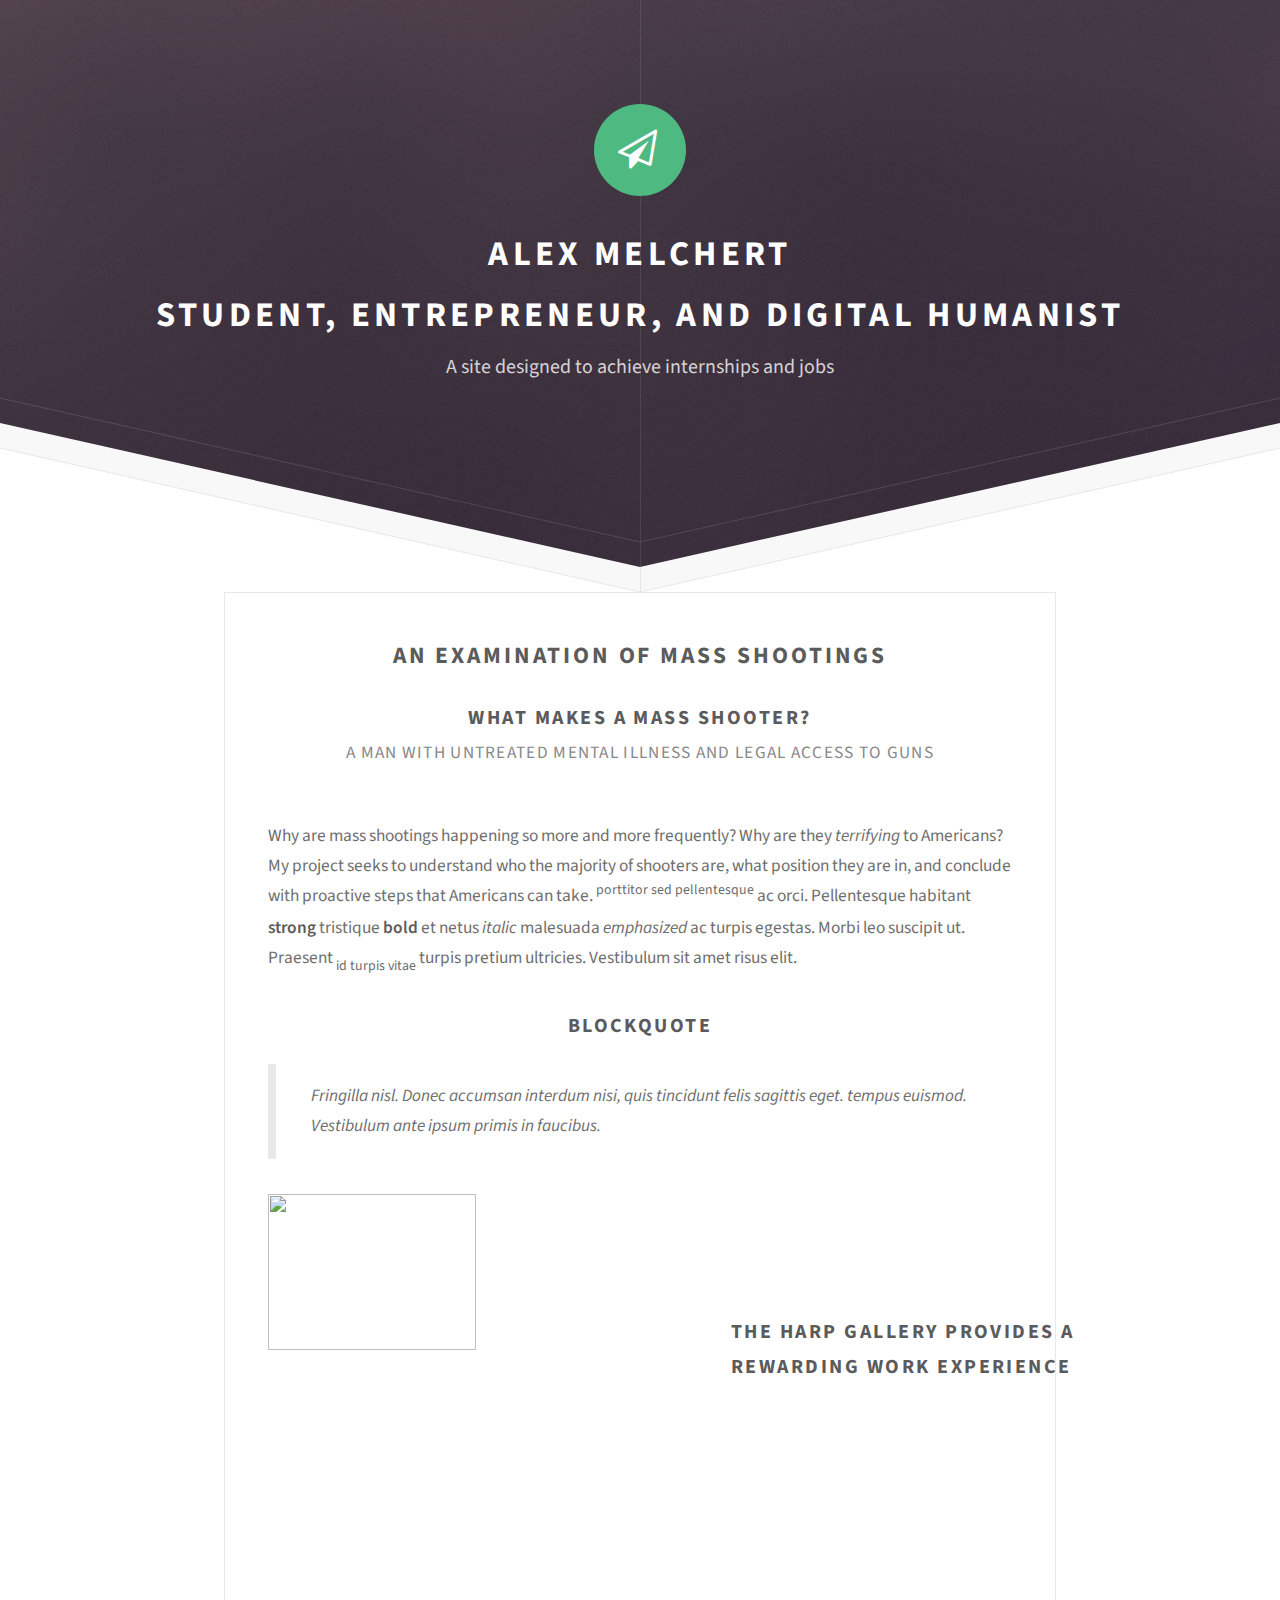
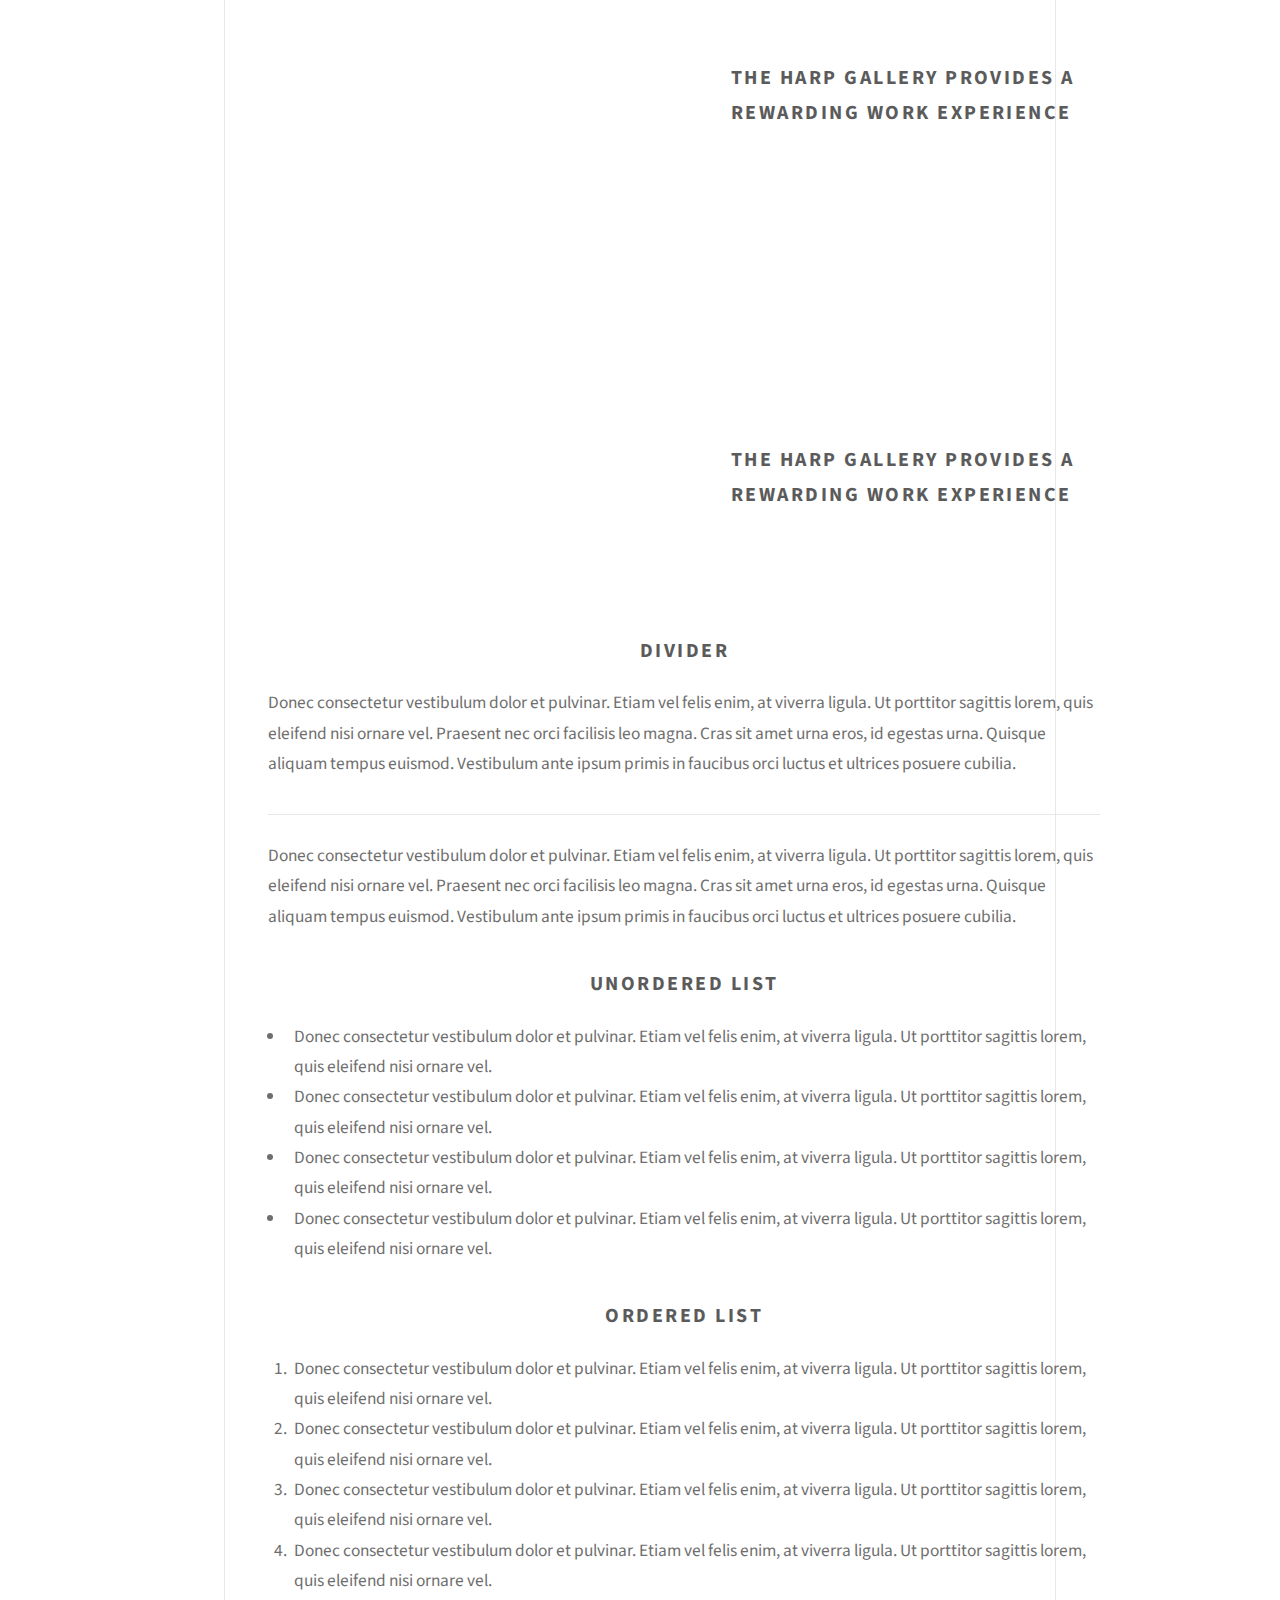
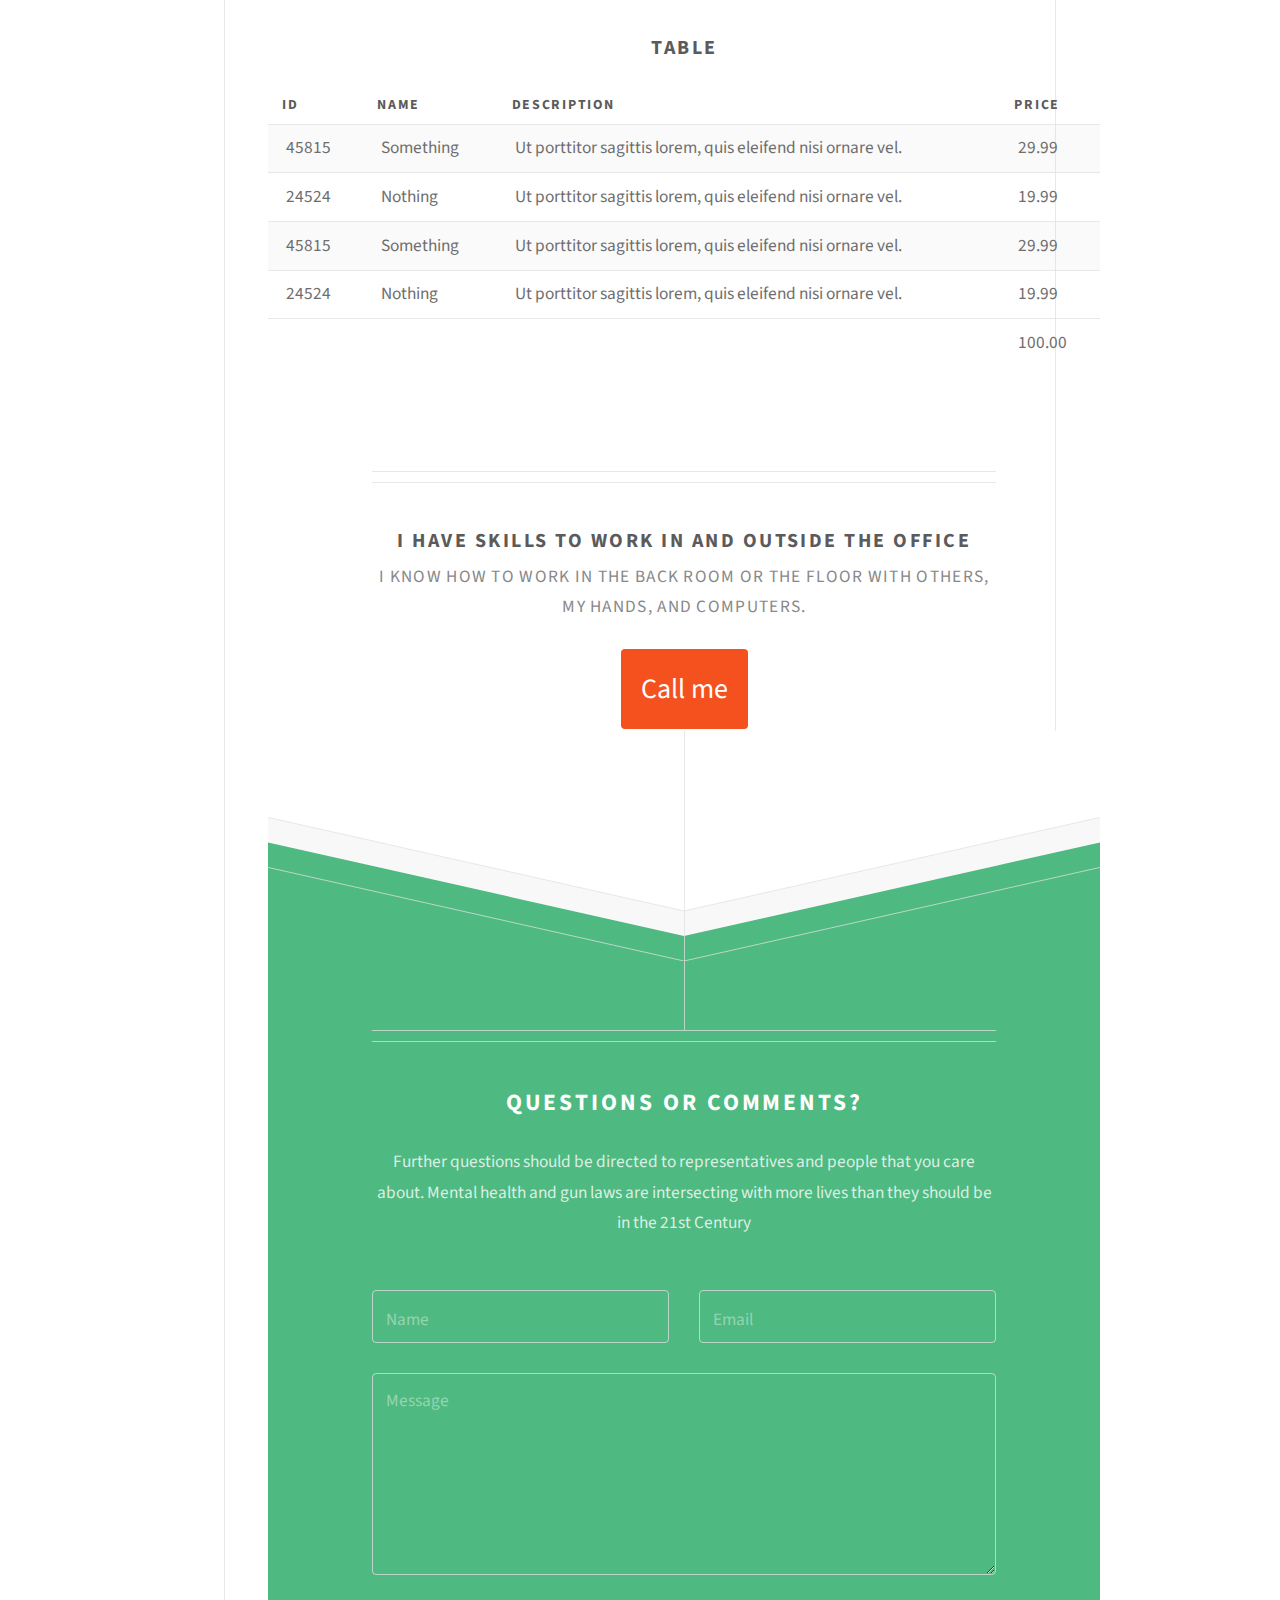
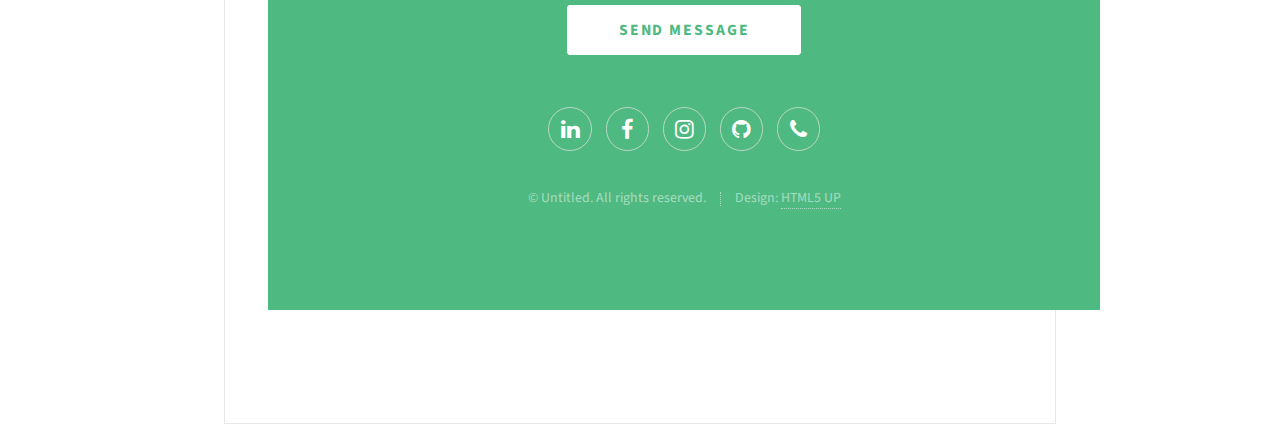
==== finalproj.html @ 21f797eb "Initial commit" ====
<!DOCTYPE HTML>
<!--
	Directive by HTML5 UP
	html5up.net | @ajlkn
	Free for personal and commercial use under the CCA 3.0 license (html5up.net/license)
-->
<html>
	<head>
		<title>Alex Melchert</title>
		<meta charset="utf-8" />
		<meta name="viewport" content="width=device-width, initial-scale=1" />
		<!--[if lte IE 8]><script src="assets/js/ie/html5shiv.js"></script><![endif]-->
		<link rel="stylesheet" href="assets/css/main.css" />
		<!--[if lte IE 8]><link rel="stylesheet" href="assets/css/ie8.css" /><![endif]-->
	</head>
	<body>

		<!-- Header -->
			<div id="header">
				<span class="logo icon fa-paper-plane-o"></span>
				<h1>Alex Melchert
					<br />
					Student, entrepreneur, and digital humanist</h1>
				<p>A site designed to achieve internships and jobs
				<br />
				</p>
			</div>



				<div class="box container">
					<header>
						<h2>An examination of mass shootings</h2>
					</header>
					<section>
						<header>
							<h3>What makes a mass shooter?</h3>
							<p>A man with untreated mental illness and legal access to guns</p>
						</header>
						<p>Why are mass shootings happening so more and more frequently? Why are they <em>terrifying</em> to Americans? My project seeks to understand who the majority of shooters are, what position they are in, and conclude with proactive steps that Americans can take. <sup>porttitor sed pellentesque</sup> ac orci. Pellentesque
						habitant <strong>strong</strong> tristique <b>bold</b> et netus <i>italic</i> malesuada <em>emphasized</em> ac turpis egestas. Morbi
						leo suscipit ut. Praesent <sub>id turpis vitae</sub> turpis pretium ultricies. Vestibulum sit
						amet risus elit.</p>
					</section>
					<section>
						<header>
							<h3>Blockquote</h3>
						</header>
						<blockquote>Fringilla nisl. Donec accumsan interdum nisi, quis tincidunt felis sagittis eget.
						tempus euismod. Vestibulum ante ipsum primis in faucibus.</blockquote>
					</section>
					<section>
					<div class="box alt container">
						<section class="feature left">
							<a href="#" class="image"><img src="images/USMAP.png" width= "50px" style="width: 50%;max-height: 100%;max-width: 100%;height: 50%" alt="" /></a>
							<div class="content">
								<h3>The Harp Gallery provides a rewarding work experience</h3>
							</div>
						</section>
						<p>
						</p>
						<p>
						</p>
						<section>
						<div class="box alt container">
							<section class="feature left">
								<a href="#" class="image"><img src="images/TotalVicandLegalWeapon.png" style="width: 70%;max-height: 100%" alt="" /></a>
								<div class="content">
									<h3>The Harp Gallery provides a rewarding work experience</h3>
								</div>
							</section>
						</section>
						<section>
						<div class="box alt container">
							<section class="feature left">
								<a href="#" class="image"><img src="images/Timeline.png" style="width: 70%;max-height: 100%" alt="" /></a>
								<div class="content">
									<h3>The Harp Gallery provides a rewarding work experience</h3>
								</div>
							</section>
					<section>
						<header>
							<h3>Divider</h3>
						</header>
						<p>Donec consectetur vestibulum dolor et pulvinar. Etiam vel felis enim, at viverra
						ligula. Ut porttitor sagittis lorem, quis eleifend nisi ornare vel. Praesent nec orci
						facilisis leo magna. Cras sit amet urna eros, id egestas urna. Quisque aliquam
						tempus euismod. Vestibulum ante ipsum primis in faucibus orci luctus et ultrices
						posuere cubilia.</p>
						<hr />
						<p>Donec consectetur vestibulum dolor et pulvinar. Etiam vel felis enim, at viverra
						ligula. Ut porttitor sagittis lorem, quis eleifend nisi ornare vel. Praesent nec orci
						facilisis leo magna. Cras sit amet urna eros, id egestas urna. Quisque aliquam
						tempus euismod. Vestibulum ante ipsum primis in faucibus orci luctus et ultrices
						posuere cubilia.</p>
					</section>
					<section>
						<header>
							<h3>Unordered List</h3>
						</header>
						<ul class="default">
							<li>Donec consectetur vestibulum dolor et pulvinar. Etiam vel felis enim, at viverra ligula. Ut porttitor sagittis lorem, quis eleifend nisi ornare vel.</li>
							<li>Donec consectetur vestibulum dolor et pulvinar. Etiam vel felis enim, at viverra ligula. Ut porttitor sagittis lorem, quis eleifend nisi ornare vel.</li>
							<li>Donec consectetur vestibulum dolor et pulvinar. Etiam vel felis enim, at viverra ligula. Ut porttitor sagittis lorem, quis eleifend nisi ornare vel.</li>
							<li>Donec consectetur vestibulum dolor et pulvinar. Etiam vel felis enim, at viverra ligula. Ut porttitor sagittis lorem, quis eleifend nisi ornare vel.</li>
						</ul>
					</section>
					<section>
						<header>
							<h3>Ordered List</h3>
						</header>
						<ol class="default">
							<li>Donec consectetur vestibulum dolor et pulvinar. Etiam vel felis enim, at viverra ligula. Ut porttitor sagittis lorem, quis eleifend nisi ornare vel.</li>
							<li>Donec consectetur vestibulum dolor et pulvinar. Etiam vel felis enim, at viverra ligula. Ut porttitor sagittis lorem, quis eleifend nisi ornare vel.</li>
							<li>Donec consectetur vestibulum dolor et pulvinar. Etiam vel felis enim, at viverra ligula. Ut porttitor sagittis lorem, quis eleifend nisi ornare vel.</li>
							<li>Donec consectetur vestibulum dolor et pulvinar. Etiam vel felis enim, at viverra ligula. Ut porttitor sagittis lorem, quis eleifend nisi ornare vel.</li>
						</ol>
					</section>
					<section>
						<header>
							<h3>Table</h3>
						</header>
						<div class="table-wrapper">
							<table class="default">
								<thead>
									<tr>
										<th>ID</th>
										<th>Name</th>
										<th>Description</th>
										<th>Price</th>
									</tr>
								</thead>
								<tbody>
									<tr>
										<td>45815</td>
										<td>Something</td>
										<td>Ut porttitor sagittis lorem, quis eleifend nisi ornare vel.</td>
										<td>29.99</td>
									</tr>
									<tr>
										<td>24524</td>
										<td>Nothing</td>
										<td>Ut porttitor sagittis lorem, quis eleifend nisi ornare vel.</td>
										<td>19.99</td>
									</tr>
									<tr>
										<td>45815</td>
										<td>Something</td>
										<td>Ut porttitor sagittis lorem, quis eleifend nisi ornare vel.</td>
										<td>29.99</td>
									</tr>
									<tr>
										<td>24524</td>
										<td>Nothing</td>
										<td>Ut porttitor sagittis lorem, quis eleifend nisi ornare vel.</td>
										<td>19.99</td>
									</tr>
								</tbody>
								<tfoot>
									<tr>
										<td colspan="3"></td>
										<td>100.00</td>
									</tr>
								</tfoot>
							</table>
						</div>
					</section>
					<section>
						<header>
					<!--		<h3>Form</h3>
						</header>
						<form method="post" action="#">
							<div class="row">
								<div class="6u 12u(mobilep)">
									<label for="name">Name</label>
									<input class="text" type="text" name="name" id="name" value="" placeholder="John Doe" />
								</div>
								<div class="6u 12u(mobilep)">
									<label for="email">Email</label>
									<input class="text" type="text" name="email" id="email" value="" placeholder="johndoe@domain.tld" />
								</div>
							</div>
							<div class="row">
								<div class="12u">
									<label for="subject">Subject</label>
									<input class="text" type="text" name="subject" id="subject" value="" placeholder="Enter your subject" />
								</div>
							</div>
							<div class="row">
								<div class="12u">
									<label for="subject">Message</label>
									<textarea name="message" id="message" placeholder="Enter your message" rows="6"></textarea>
								</div>
							</div>
							<div class="row">
								<div class="12u">
									<ul class="actions">
										<li><input type="submit" value="Send" /></li>
										<li><input type="reset" value="Reset" class="alt" /></li>
									</ul>
								</div>
							</div>
						</form>
					</section>
				</div>
				-->

				<footer class="major container 75%">
					<h3>I have skills to work in and outside the office </h3>
					<p>I know how to work in the back room or the floor with others, my hands, and computers.</p>
					<ul class="actions">
						<li><a href="#" class="phonebutton"><span>Call me</span></a></li>
					</ul>
				</footer>

			</div>

		<!-- Footer -->
			<div id="footer">
				<div class="container 75%">

					<header class="major last">
						<h2>Questions or comments?</h2>
					</header>

					<p>Further questions should be directed to representatives and people that you care about. Mental health and gun laws are intersecting with more lives than they should be in the 21st Century</p>

					<form method="post" action="#">
						<div class="row">
							<div class="6u 12u(mobilep)">
								<input type="text" name="name" placeholder="Name" />
							</div>
							<div class="6u 12u(mobilep)">
								<input type="email" name="email" placeholder="Email" />
							</div>
						</div>
						<div class="row">
							<div class="12u">
								<textarea name="message" placeholder="Message" rows="6"></textarea>
							</div>
						</div>
						<div class="row">
							<div class="12u">
								<ul class="actions">
									<li><input type="submit" value="Send Message" /></li>
								</ul>
							</div>
						</div>
					</form>

					<ul class="icons">
						<li><a href="https://www.linkedin.com/in/alexander-melchert-673a9412b/" class="icon fa-linkedin"><span class="label">Google+</span></a></li>
						<li><a href="https://www.facebook.com/alexander.s.melchert" class="icon fa-facebook"><span class="label">Facebook</span></a></li>
						<li><a href="https://www.instagram.com/mr.melchert/" class="icon fa-instagram"><span class="label">Instagram</span></a></li>
						<li><a href="https://github.com/amelchert20" class="icon fa-github"><span class="label">Github</span></a></li>
						<li><a href="" class="icon fa-phone"><span class="label">Dribbble</span></a></li>
					</ul>

					<ul class="copyright">
						<li>&copy; Untitled. All rights reserved.</li><li>Design: <a href="http://html5up.net">HTML5 UP</a></li>
					</ul>

				</div>
			</div>

		<!-- Scripts -->
			<script src="assets/js/jquery.min.js"></script>
			<script src="assets/js/skel.min.js"></script>
			<script src="assets/js/util.js"></script>
			<!--[if lte IE 8]><script src="assets/js/ie/respond.min.js"></script><![endif]-->
			<script src="assets/js/main.js"></script>

	</body>
</html>
---- assets/css/main.css ----
@import url("font-awesome.min.css");
@import url("https://fonts.googleapis.com/css?family=Source+Sans+Pro:300,300italic,400,400italic,600,600italic,700,700italic");

/*
	Directive by HTML5 UP
	html5up.net | @ajlkn
	Free for personal and commercial use under the CCA 3.0 license (html5up.net/license)
*/

/* Reset */

	html, body, div, span, applet, object, iframe, h1, h2, h3, h4, h5, h6, p, blockquote, pre, a, abbr, acronym, address, big, cite, code, del, dfn, em, img, ins, kbd, q, s, samp, small, strike, strong, sub, sup, tt, var, b, u, i, center, dl, dt, dd, ol, ul, li, fieldset, form, label, legend, table, caption, tbody, tfoot, thead, tr, th, td, article, aside, canvas, details, embed, figure, figcaption, footer, header, hgroup, menu, nav, output, ruby, section, summary, time, mark, audio, video {
		margin: 0;
		padding: 0;
		border: 0;
		font-size: 100%;
		font: inherit;
		vertical-align: baseline;
	}

	article, aside, details, figcaption, figure, footer, header, hgroup, menu, nav, section {
		display: block;
	}

	body {
		line-height: 1;
	}

	ol, ul {
		list-style: none;
	}

	blockquote, q {
		quotes: none;
	}

	blockquote:before, blockquote:after, q:before, q:after {
		content: '';
		content: none;
	}

	table {
		border-collapse: collapse;
		border-spacing: 0;
	}

	body {
		-webkit-text-size-adjust: none;
	}

/* Box Model */

	*, *:before, *:after {
		-moz-box-sizing: border-box;
		-webkit-box-sizing: border-box;
		box-sizing: border-box;
	}

/* Containers */

	.container {
		margin-left: auto;
		margin-right: auto;
	}

	.container.\31 25\25 {
		width: 100%;
		max-width: 63.75em;
		min-width: 51em;
	}

	.container.\37 5\25 {
		width: 38.25em;
	}

	.container.\35 0\25 {
		width: 25.5em;
	}

	.container.\32 5\25 {
		width: 12.75em;
	}

	.container {
		width: 51em;
	}

	@media screen and (max-width: 1680px) {

		.container.\31 25\25 {
			width: 100%;
			max-width: 63.75em;
			min-width: 51em;
		}

		.container.\37 5\25 {
			width: 38.25em;
		}

		.container.\35 0\25 {
			width: 25.5em;
		}

		.container.\32 5\25 {
			width: 12.75em;
		}

		.container {
			width: 51em;
		}

	}

	@media screen and (max-width: 1280px) {

		.container.\31 25\25 {
			width: 100%;
			max-width: 60em;
			min-width: 48em;
		}

		.container.\37 5\25 {
			width: 36em;
		}

		.container.\35 0\25 {
			width: 24em;
		}

		.container.\32 5\25 {
			width: 12em;
		}

		.container {
			width: 48em;
		}

	}

	@media screen and (max-width: 980px) {

		.container.\31 25\25 {
			width: 100%;
			max-width: 118.75%;
			min-width: 95%;
		}

		.container.\37 5\25 {
			width: 71.25%;
		}

		.container.\35 0\25 {
			width: 47.5%;
		}

		.container.\32 5\25 {
			width: 23.75%;
		}

		.container {
			width: 95%;
		}

	}

	@media screen and (max-width: 840px) {

		.container.\31 25\25 {
			width: 100%;
			max-width: 118.75%;
			min-width: 95%;
		}

		.container.\37 5\25 {
			width: 71.25%;
		}

		.container.\35 0\25 {
			width: 47.5%;
		}

		.container.\32 5\25 {
			width: 23.75%;
		}

		.container {
			width: 95% !important;
		}

	}

	@media screen and (max-width: 736px) {

		.container.\31 25\25 {
			width: 100%;
			max-width: 112.5%;
			min-width: 90%;
		}

		.container.\37 5\25 {
			width: 67.5%;
		}

		.container.\35 0\25 {
			width: 45%;
		}

		.container.\32 5\25 {
			width: 22.5%;
		}

		.container {
			width: 90% !important;
		}

	}

	@media screen and (max-width: 480px) {

		.container.\31 25\25 {
			width: 100%;
			max-width: 125%;
			min-width: 100%;
		}

		.container.\37 5\25 {
			width: 75%;
		}

		.container.\35 0\25 {
			width: 50%;
		}

		.container.\32 5\25 {
			width: 25%;
		}

		.container {
			width: 100% !important;
		}

	}

/* Grid */

	.row {
		border-bottom: solid 1px transparent;
		-moz-box-sizing: border-box;
		-webkit-box-sizing: border-box;
		box-sizing: border-box;
	}

	.row > * {
		float: left;
		-moz-box-sizing: border-box;
		-webkit-box-sizing: border-box;
		box-sizing: border-box;
	}

	.row:after, .row:before {
		content: '';
		display: block;
		clear: both;
		height: 0;
	}

	.row.uniform > * > :first-child {
		margin-top: 0;
	}

	.row.uniform > * > :last-child {
		margin-bottom: 0;
	}

	.row.\30 \25 > * {
		padding: 0px 0 0 0px;
	}

	.row.\30 \25 {
		margin: 0px 0 -1px 0px;
	}

	.row.uniform.\30 \25 > * {
		padding: 0px 0 0 0px;
	}

	.row.uniform.\30 \25 {
		margin: 0px 0 -1px 0px;
	}

	.row > * {
		padding: 30px 0 0 30px;
	}

	.row {
		margin: -30px 0 -1px -30px;
	}

	.row.uniform > * {
		padding: 30px 0 0 30px;
	}

	.row.uniform {
		margin: -30px 0 -1px -30px;
	}

	.row.\32 00\25 > * {
		padding: 60px 0 0 60px;
	}

	.row.\32 00\25 {
		margin: -60px 0 -1px -60px;
	}

	.row.uniform.\32 00\25 > * {
		padding: 60px 0 0 60px;
	}

	.row.uniform.\32 00\25 {
		margin: -60px 0 -1px -60px;
	}

	.row.\31 50\25 > * {
		padding: 45px 0 0 45px;
	}

	.row.\31 50\25 {
		margin: -45px 0 -1px -45px;
	}

	.row.uniform.\31 50\25 > * {
		padding: 45px 0 0 45px;
	}

	.row.uniform.\31 50\25 {
		margin: -45px 0 -1px -45px;
	}

	.row.\35 0\25 > * {
		padding: 15px 0 0 15px;
	}

	.row.\35 0\25 {
		margin: -15px 0 -1px -15px;
	}

	.row.uniform.\35 0\25 > * {
		padding: 15px 0 0 15px;
	}

	.row.uniform.\35 0\25 {
		margin: -15px 0 -1px -15px;
	}

	.row.\32 5\25 > * {
		padding: 7.5px 0 0 7.5px;
	}

	.row.\32 5\25 {
		margin: -7.5px 0 -1px -7.5px;
	}

	.row.uniform.\32 5\25 > * {
		padding: 7.5px 0 0 7.5px;
	}

	.row.uniform.\32 5\25 {
		margin: -7.5px 0 -1px -7.5px;
	}

	.\31 2u, .\31 2u\24 {
		width: 100%;
		clear: none;
		margin-left: 0;
	}

	.\31 1u, .\31 1u\24 {
		width: 91.6666666667%;
		clear: none;
		margin-left: 0;
	}

	.\31 0u, .\31 0u\24 {
		width: 83.3333333333%;
		clear: none;
		margin-left: 0;
	}

	.\39 u, .\39 u\24 {
		width: 75%;
		clear: none;
		margin-left: 0;
	}

	.\38 u, .\38 u\24 {
		width: 66.6666666667%;
		clear: none;
		margin-left: 0;
	}

	.\37 u, .\37 u\24 {
		width: 58.3333333333%;
		clear: none;
		margin-left: 0;
	}

	.\36 u, .\36 u\24 {
		width: 50%;
		clear: none;
		margin-left: 0;
	}

	.\35 u, .\35 u\24 {
		width: 41.6666666667%;
		clear: none;
		margin-left: 0;
	}

	.\34 u, .\34 u\24 {
		width: 33.3333333333%;
		clear: none;
		margin-left: 0;
	}

	.\33 u, .\33 u\24 {
		width: 25%;
		clear: none;
		margin-left: 0;
	}

	.\32 u, .\32 u\24 {
		width: 16.6666666667%;
		clear: none;
		margin-left: 0;
	}

	.\31 u, .\31 u\24 {
		width: 8.3333333333%;
		clear: none;
		margin-left: 0;
	}

	.\31 2u\24 + *,
	.\31 1u\24 + *,
	.\31 0u\24 + *,
	.\39 u\24 + *,
	.\38 u\24 + *,
	.\37 u\24 + *,
	.\36 u\24 + *,
	.\35 u\24 + *,
	.\34 u\24 + *,
	.\33 u\24 + *,
	.\32 u\24 + *,
	.\31 u\24 + * {
		clear: left;
	}

	.\-11u {
		margin-left: 91.66667%;
	}

	.\-10u {
		margin-left: 83.33333%;
	}

	.\-9u {
		margin-left: 75%;
	}

	.\-8u {
		margin-left: 66.66667%;
	}

	.\-7u {
		margin-left: 58.33333%;
	}

	.\-6u {
		margin-left: 50%;
	}

	.\-5u {
		margin-left: 41.66667%;
	}

	.\-4u {
		margin-left: 33.33333%;
	}

	.\-3u {
		margin-left: 25%;
	}

	.\-2u {
		margin-left: 16.66667%;
	}

	.\-1u {
		margin-left: 8.33333%;
	}

	@media screen and (max-width: 1680px) {

		.row > * {
			padding: 30px 0 0 30px;
		}

		.row {
			margin: -30px 0 -1px -30px;
		}

		.row.uniform > * {
			padding: 30px 0 0 30px;
		}

		.row.uniform {
			margin: -30px 0 -1px -30px;
		}

		.row.\32 00\25 > * {
			padding: 60px 0 0 60px;
		}

		.row.\32 00\25 {
			margin: -60px 0 -1px -60px;
		}

		.row.uniform.\32 00\25 > * {
			padding: 60px 0 0 60px;
		}

		.row.uniform.\32 00\25 {
			margin: -60px 0 -1px -60px;
		}

		.row.\31 50\25 > * {
			padding: 45px 0 0 45px;
		}

		.row.\31 50\25 {
			margin: -45px 0 -1px -45px;
		}

		.row.uniform.\31 50\25 > * {
			padding: 45px 0 0 45px;
		}

		.row.uniform.\31 50\25 {
			margin: -45px 0 -1px -45px;
		}

		.row.\35 0\25 > * {
			padding: 15px 0 0 15px;
		}

		.row.\35 0\25 {
			margin: -15px 0 -1px -15px;
		}

		.row.uniform.\35 0\25 > * {
			padding: 15px 0 0 15px;
		}

		.row.uniform.\35 0\25 {
			margin: -15px 0 -1px -15px;
		}

		.row.\32 5\25 > * {
			padding: 7.5px 0 0 7.5px;
		}

		.row.\32 5\25 {
			margin: -7.5px 0 -1px -7.5px;
		}

		.row.uniform.\32 5\25 > * {
			padding: 7.5px 0 0 7.5px;
		}

		.row.uniform.\32 5\25 {
			margin: -7.5px 0 -1px -7.5px;
		}

		.\31 2u\28wide\29, .\31 2u\24\28wide\29 {
			width: 100%;
			clear: none;
			margin-left: 0;
		}

		.\31 1u\28wide\29, .\31 1u\24\28wide\29 {
			width: 91.6666666667%;
			clear: none;
			margin-left: 0;
		}

		.\31 0u\28wide\29, .\31 0u\24\28wide\29 {
			width: 83.3333333333%;
			clear: none;
			margin-left: 0;
		}

		.\39 u\28wide\29, .\39 u\24\28wide\29 {
			width: 75%;
			clear: none;
			margin-left: 0;
		}

		.\38 u\28wide\29, .\38 u\24\28wide\29 {
			width: 66.6666666667%;
			clear: none;
			margin-left: 0;
		}

		.\37 u\28wide\29, .\37 u\24\28wide\29 {
			width: 58.3333333333%;
			clear: none;
			margin-left: 0;
		}

		.\36 u\28wide\29, .\36 u\24\28wide\29 {
			width: 50%;
			clear: none;
			margin-left: 0;
		}

		.\35 u\28wide\29, .\35 u\24\28wide\29 {
			width: 41.6666666667%;
			clear: none;
			margin-left: 0;
		}

		.\34 u\28wide\29, .\34 u\24\28wide\29 {
			width: 33.3333333333%;
			clear: none;
			margin-left: 0;
		}

		.\33 u\28wide\29, .\33 u\24\28wide\29 {
			width: 25%;
			clear: none;
			margin-left: 0;
		}

		.\32 u\28wide\29, .\32 u\24\28wide\29 {
			width: 16.6666666667%;
			clear: none;
			margin-left: 0;
		}

		.\31 u\28wide\29, .\31 u\24\28wide\29 {
			width: 8.3333333333%;
			clear: none;
			margin-left: 0;
		}

		.\31 2u\24\28wide\29 + *,
		.\31 1u\24\28wide\29 + *,
		.\31 0u\24\28wide\29 + *,
		.\39 u\24\28wide\29 + *,
		.\38 u\24\28wide\29 + *,
		.\37 u\24\28wide\29 + *,
		.\36 u\24\28wide\29 + *,
		.\35 u\24\28wide\29 + *,
		.\34 u\24\28wide\29 + *,
		.\33 u\24\28wide\29 + *,
		.\32 u\24\28wide\29 + *,
		.\31 u\24\28wide\29 + * {
			clear: left;
		}

		.\-11u\28wide\29 {
			margin-left: 91.66667%;
		}

		.\-10u\28wide\29 {
			margin-left: 83.33333%;
		}

		.\-9u\28wide\29 {
			margin-left: 75%;
		}

		.\-8u\28wide\29 {
			margin-left: 66.66667%;
		}

		.\-7u\28wide\29 {
			margin-left: 58.33333%;
		}

		.\-6u\28wide\29 {
			margin-left: 50%;
		}

		.\-5u\28wide\29 {
			margin-left: 41.66667%;
		}

		.\-4u\28wide\29 {
			margin-left: 33.33333%;
		}

		.\-3u\28wide\29 {
			margin-left: 25%;
		}

		.\-2u\28wide\29 {
			margin-left: 16.66667%;
		}

		.\-1u\28wide\29 {
			margin-left: 8.33333%;
		}

	}

	@media screen and (max-width: 1280px) {

		.row > * {
			padding: 30px 0 0 30px;
		}

		.row {
			margin: -30px 0 -1px -30px;
		}

		.row.uniform > * {
			padding: 30px 0 0 30px;
		}

		.row.uniform {
			margin: -30px 0 -1px -30px;
		}

		.row.\32 00\25 > * {
			padding: 60px 0 0 60px;
		}

		.row.\32 00\25 {
			margin: -60px 0 -1px -60px;
		}

		.row.uniform.\32 00\25 > * {
			padding: 60px 0 0 60px;
		}

		.row.uniform.\32 00\25 {
			margin: -60px 0 -1px -60px;
		}

		.row.\31 50\25 > * {
			padding: 45px 0 0 45px;
		}

		.row.\31 50\25 {
			margin: -45px 0 -1px -45px;
		}

		.row.uniform.\31 50\25 > * {
			padding: 45px 0 0 45px;
		}

		.row.uniform.\31 50\25 {
			margin: -45px 0 -1px -45px;
		}

		.row.\35 0\25 > * {
			padding: 15px 0 0 15px;
		}

		.row.\35 0\25 {
			margin: -15px 0 -1px -15px;
		}

		.row.uniform.\35 0\25 > * {
			padding: 15px 0 0 15px;
		}

		.row.uniform.\35 0\25 {
			margin: -15px 0 -1px -15px;
		}

		.row.\32 5\25 > * {
			padding: 7.5px 0 0 7.5px;
		}

		.row.\32 5\25 {
			margin: -7.5px 0 -1px -7.5px;
		}

		.row.uniform.\32 5\25 > * {
			padding: 7.5px 0 0 7.5px;
		}

		.row.uniform.\32 5\25 {
			margin: -7.5px 0 -1px -7.5px;
		}

		.\31 2u\28normal\29, .\31 2u\24\28normal\29 {
			width: 100%;
			clear: none;
			margin-left: 0;
		}

		.\31 1u\28normal\29, .\31 1u\24\28normal\29 {
			width: 91.6666666667%;
			clear: none;
			margin-left: 0;
		}

		.\31 0u\28normal\29, .\31 0u\24\28normal\29 {
			width: 83.3333333333%;
			clear: none;
			margin-left: 0;
		}

		.\39 u\28normal\29, .\39 u\24\28normal\29 {
			width: 75%;
			clear: none;
			margin-left: 0;
		}

		.\38 u\28normal\29, .\38 u\24\28normal\29 {
			width: 66.6666666667%;
			clear: none;
			margin-left: 0;
		}

		.\37 u\28normal\29, .\37 u\24\28normal\29 {
			width: 58.3333333333%;
			clear: none;
			margin-left: 0;
		}

		.\36 u\28normal\29, .\36 u\24\28normal\29 {
			width: 50%;
			clear: none;
			margin-left: 0;
		}

		.\35 u\28normal\29, .\35 u\24\28normal\29 {
			width: 41.6666666667%;
			clear: none;
			margin-left: 0;
		}

		.\34 u\28normal\29, .\34 u\24\28normal\29 {
			width: 33.3333333333%;
			clear: none;
			margin-left: 0;
		}

		.\33 u\28normal\29, .\33 u\24\28normal\29 {
			width: 25%;
			clear: none;
			margin-left: 0;
		}

		.\32 u\28normal\29, .\32 u\24\28normal\29 {
			width: 16.6666666667%;
			clear: none;
			margin-left: 0;
		}

		.\31 u\28normal\29, .\31 u\24\28normal\29 {
			width: 8.3333333333%;
			clear: none;
			margin-left: 0;
		}

		.\31 2u\24\28normal\29 + *,
		.\31 1u\24\28normal\29 + *,
		.\31 0u\24\28normal\29 + *,
		.\39 u\24\28normal\29 + *,
		.\38 u\24\28normal\29 + *,
		.\37 u\24\28normal\29 + *,
		.\36 u\24\28normal\29 + *,
		.\35 u\24\28normal\29 + *,
		.\34 u\24\28normal\29 + *,
		.\33 u\24\28normal\29 + *,
		.\32 u\24\28normal\29 + *,
		.\31 u\24\28normal\29 + * {
			clear: left;
		}

		.\-11u\28normal\29 {
			margin-left: 91.66667%;
		}

		.\-10u\28normal\29 {
			margin-left: 83.33333%;
		}

		.\-9u\28normal\29 {
			margin-left: 75%;
		}

		.\-8u\28normal\29 {
			margin-left: 66.66667%;
		}

		.\-7u\28normal\29 {
			margin-left: 58.33333%;
		}

		.\-6u\28normal\29 {
			margin-left: 50%;
		}

		.\-5u\28normal\29 {
			margin-left: 41.66667%;
		}

		.\-4u\28normal\29 {
			margin-left: 33.33333%;
		}

		.\-3u\28normal\29 {
			margin-left: 25%;
		}

		.\-2u\28normal\29 {
			margin-left: 16.66667%;
		}

		.\-1u\28normal\29 {
			margin-left: 8.33333%;
		}

	}

	@media screen and (max-width: 980px) {

		.row > * {
			padding: 30px 0 0 30px;
		}

		.row {
			margin: -30px 0 -1px -30px;
		}

		.row.uniform > * {
			padding: 30px 0 0 30px;
		}

		.row.uniform {
			margin: -30px 0 -1px -30px;
		}

		.row.\32 00\25 > * {
			padding: 60px 0 0 60px;
		}

		.row.\32 00\25 {
			margin: -60px 0 -1px -60px;
		}

		.row.uniform.\32 00\25 > * {
			padding: 60px 0 0 60px;
		}

		.row.uniform.\32 00\25 {
			margin: -60px 0 -1px -60px;
		}

		.row.\31 50\25 > * {
			padding: 45px 0 0 45px;
		}

		.row.\31 50\25 {
			margin: -45px 0 -1px -45px;
		}

		.row.uniform.\31 50\25 > * {
			padding: 45px 0 0 45px;
		}

		.row.uniform.\31 50\25 {
			margin: -45px 0 -1px -45px;
		}

		.row.\35 0\25 > * {
			padding: 15px 0 0 15px;
		}

		.row.\35 0\25 {
			margin: -15px 0 -1px -15px;
		}

		.row.uniform.\35 0\25 > * {
			padding: 15px 0 0 15px;
		}

		.row.uniform.\35 0\25 {
			margin: -15px 0 -1px -15px;
		}

		.row.\32 5\25 > * {
			padding: 7.5px 0 0 7.5px;
		}

		.row.\32 5\25 {
			margin: -7.5px 0 -1px -7.5px;
		}

		.row.uniform.\32 5\25 > * {
			padding: 7.5px 0 0 7.5px;
		}

		.row.uniform.\32 5\25 {
			margin: -7.5px 0 -1px -7.5px;
		}

		.\31 2u\28narrow\29, .\31 2u\24\28narrow\29 {
			width: 100%;
			clear: none;
			margin-left: 0;
		}

		.\31 1u\28narrow\29, .\31 1u\24\28narrow\29 {
			width: 91.6666666667%;
			clear: none;
			margin-left: 0;
		}

		.\31 0u\28narrow\29, .\31 0u\24\28narrow\29 {
			width: 83.3333333333%;
			clear: none;
			margin-left: 0;
		}

		.\39 u\28narrow\29, .\39 u\24\28narrow\29 {
			width: 75%;
			clear: none;
			margin-left: 0;
		}

		.\38 u\28narrow\29, .\38 u\24\28narrow\29 {
			width: 66.6666666667%;
			clear: none;
			margin-left: 0;
		}

		.\37 u\28narrow\29, .\37 u\24\28narrow\29 {
			width: 58.3333333333%;
			clear: none;
			margin-left: 0;
		}

		.\36 u\28narrow\29, .\36 u\24\28narrow\29 {
			width: 50%;
			clear: none;
			margin-left: 0;
		}

		.\35 u\28narrow\29, .\35 u\24\28narrow\29 {
			width: 41.6666666667%;
			clear: none;
			margin-left: 0;
		}

		.\34 u\28narrow\29, .\34 u\24\28narrow\29 {
			width: 33.3333333333%;
			clear: none;
			margin-left: 0;
		}

		.\33 u\28narrow\29, .\33 u\24\28narrow\29 {
			width: 25%;
			clear: none;
			margin-left: 0;
		}

		.\32 u\28narrow\29, .\32 u\24\28narrow\29 {
			width: 16.6666666667%;
			clear: none;
			margin-left: 0;
		}

		.\31 u\28narrow\29, .\31 u\24\28narrow\29 {
			width: 8.3333333333%;
			clear: none;
			margin-left: 0;
		}

		.\31 2u\24\28narrow\29 + *,
		.\31 1u\24\28narrow\29 + *,
		.\31 0u\24\28narrow\29 + *,
		.\39 u\24\28narrow\29 + *,
		.\38 u\24\28narrow\29 + *,
		.\37 u\24\28narrow\29 + *,
		.\36 u\24\28narrow\29 + *,
		.\35 u\24\28narrow\29 + *,
		.\34 u\24\28narrow\29 + *,
		.\33 u\24\28narrow\29 + *,
		.\32 u\24\28narrow\29 + *,
		.\31 u\24\28narrow\29 + * {
			clear: left;
		}

		.\-11u\28narrow\29 {
			margin-left: 91.66667%;
		}

		.\-10u\28narrow\29 {
			margin-left: 83.33333%;
		}

		.\-9u\28narrow\29 {
			margin-left: 75%;
		}

		.\-8u\28narrow\29 {
			margin-left: 66.66667%;
		}

		.\-7u\28narrow\29 {
			margin-left: 58.33333%;
		}

		.\-6u\28narrow\29 {
			margin-left: 50%;
		}

		.\-5u\28narrow\29 {
			margin-left: 41.66667%;
		}

		.\-4u\28narrow\29 {
			margin-left: 33.33333%;
		}

		.\-3u\28narrow\29 {
			margin-left: 25%;
		}

		.\-2u\28narrow\29 {
			margin-left: 16.66667%;
		}

		.\-1u\28narrow\29 {
			margin-left: 8.33333%;
		}

	}

	@media screen and (max-width: 840px) {

		.row > * {
			padding: 20px 0 0 20px;
		}

		.row {
			margin: -20px 0 -1px -20px;
		}

		.row.uniform > * {
			padding: 20px 0 0 20px;
		}

		.row.uniform {
			margin: -20px 0 -1px -20px;
		}

		.row.\32 00\25 > * {
			padding: 40px 0 0 40px;
		}

		.row.\32 00\25 {
			margin: -40px 0 -1px -40px;
		}

		.row.uniform.\32 00\25 > * {
			padding: 40px 0 0 40px;
		}

		.row.uniform.\32 00\25 {
			margin: -40px 0 -1px -40px;
		}

		.row.\31 50\25 > * {
			padding: 30px 0 0 30px;
		}

		.row.\31 50\25 {
			margin: -30px 0 -1px -30px;
		}

		.row.uniform.\31 50\25 > * {
			padding: 30px 0 0 30px;
		}

		.row.uniform.\31 50\25 {
			margin: -30px 0 -1px -30px;
		}

		.row.\35 0\25 > * {
			padding: 10px 0 0 10px;
		}

		.row.\35 0\25 {
			margin: -10px 0 -1px -10px;
		}

		.row.uniform.\35 0\25 > * {
			padding: 10px 0 0 10px;
		}

		.row.uniform.\35 0\25 {
			margin: -10px 0 -1px -10px;
		}

		.row.\32 5\25 > * {
			padding: 5px 0 0 5px;
		}

		.row.\32 5\25 {
			margin: -5px 0 -1px -5px;
		}

		.row.uniform.\32 5\25 > * {
			padding: 5px 0 0 5px;
		}

		.row.uniform.\32 5\25 {
			margin: -5px 0 -1px -5px;
		}

		.\31 2u\28narrower\29, .\31 2u\24\28narrower\29 {
			width: 100%;
			clear: none;
			margin-left: 0;
		}

		.\31 1u\28narrower\29, .\31 1u\24\28narrower\29 {
			width: 91.6666666667%;
			clear: none;
			margin-left: 0;
		}

		.\31 0u\28narrower\29, .\31 0u\24\28narrower\29 {
			width: 83.3333333333%;
			clear: none;
			margin-left: 0;
		}

		.\39 u\28narrower\29, .\39 u\24\28narrower\29 {
			width: 75%;
			clear: none;
			margin-left: 0;
		}

		.\38 u\28narrower\29, .\38 u\24\28narrower\29 {
			width: 66.6666666667%;
			clear: none;
			margin-left: 0;
		}

		.\37 u\28narrower\29, .\37 u\24\28narrower\29 {
			width: 58.3333333333%;
			clear: none;
			margin-left: 0;
		}

		.\36 u\28narrower\29, .\36 u\24\28narrower\29 {
			width: 50%;
			clear: none;
			margin-left: 0;
		}

		.\35 u\28narrower\29, .\35 u\24\28narrower\29 {
			width: 41.6666666667%;
			clear: none;
			margin-left: 0;
		}

		.\34 u\28narrower\29, .\34 u\24\28narrower\29 {
			width: 33.3333333333%;
			clear: none;
			margin-left: 0;
		}

		.\33 u\28narrower\29, .\33 u\24\28narrower\29 {
			width: 25%;
			clear: none;
			margin-left: 0;
		}

		.\32 u\28narrower\29, .\32 u\24\28narrower\29 {
			width: 16.6666666667%;
			clear: none;
			margin-left: 0;
		}

		.\31 u\28narrower\29, .\31 u\24\28narrower\29 {
			width: 8.3333333333%;
			clear: none;
			margin-left: 0;
		}

		.\31 2u\24\28narrower\29 + *,
		.\31 1u\24\28narrower\29 + *,
		.\31 0u\24\28narrower\29 + *,
		.\39 u\24\28narrower\29 + *,
		.\38 u\24\28narrower\29 + *,
		.\37 u\24\28narrower\29 + *,
		.\36 u\24\28narrower\29 + *,
		.\35 u\24\28narrower\29 + *,
		.\34 u\24\28narrower\29 + *,
		.\33 u\24\28narrower\29 + *,
		.\32 u\24\28narrower\29 + *,
		.\31 u\24\28narrower\29 + * {
			clear: left;
		}

		.\-11u\28narrower\29 {
			margin-left: 91.66667%;
		}

		.\-10u\28narrower\29 {
			margin-left: 83.33333%;
		}

		.\-9u\28narrower\29 {
			margin-left: 75%;
		}

		.\-8u\28narrower\29 {
			margin-left: 66.66667%;
		}

		.\-7u\28narrower\29 {
			margin-left: 58.33333%;
		}

		.\-6u\28narrower\29 {
			margin-left: 50%;
		}

		.\-5u\28narrower\29 {
			margin-left: 41.66667%;
		}

		.\-4u\28narrower\29 {
			margin-left: 33.33333%;
		}

		.\-3u\28narrower\29 {
			margin-left: 25%;
		}

		.\-2u\28narrower\29 {
			margin-left: 16.66667%;
		}

		.\-1u\28narrower\29 {
			margin-left: 8.33333%;
		}

	}

	@media screen and (max-width: 736px) {

		.row > * {
			padding: 20px 0 0 20px;
		}

		.row {
			margin: -20px 0 -1px -20px;
		}

		.row.uniform > * {
			padding: 20px 0 0 20px;
		}

		.row.uniform {
			margin: -20px 0 -1px -20px;
		}

		.row.\32 00\25 > * {
			padding: 40px 0 0 40px;
		}

		.row.\32 00\25 {
			margin: -40px 0 -1px -40px;
		}

		.row.uniform.\32 00\25 > * {
			padding: 40px 0 0 40px;
		}

		.row.uniform.\32 00\25 {
			margin: -40px 0 -1px -40px;
		}

		.row.\31 50\25 > * {
			padding: 30px 0 0 30px;
		}

		.row.\31 50\25 {
			margin: -30px 0 -1px -30px;
		}

		.row.uniform.\31 50\25 > * {
			padding: 30px 0 0 30px;
		}

		.row.uniform.\31 50\25 {
			margin: -30px 0 -1px -30px;
		}

		.row.\35 0\25 > * {
			padding: 10px 0 0 10px;
		}

		.row.\35 0\25 {
			margin: -10px 0 -1px -10px;
		}

		.row.uniform.\35 0\25 > * {
			padding: 10px 0 0 10px;
		}

		.row.uniform.\35 0\25 {
			margin: -10px 0 -1px -10px;
		}

		.row.\32 5\25 > * {
			padding: 5px 0 0 5px;
		}

		.row.\32 5\25 {
			margin: -5px 0 -1px -5px;
		}

		.row.uniform.\32 5\25 > * {
			padding: 5px 0 0 5px;
		}

		.row.uniform.\32 5\25 {
			margin: -5px 0 -1px -5px;
		}

		.\31 2u\28mobile\29, .\31 2u\24\28mobile\29 {
			width: 100%;
			clear: none;
			margin-left: 0;
		}

		.\31 1u\28mobile\29, .\31 1u\24\28mobile\29 {
			width: 91.6666666667%;
			clear: none;
			margin-left: 0;
		}

		.\31 0u\28mobile\29, .\31 0u\24\28mobile\29 {
			width: 83.3333333333%;
			clear: none;
			margin-left: 0;
		}

		.\39 u\28mobile\29, .\39 u\24\28mobile\29 {
			width: 75%;
			clear: none;
			margin-left: 0;
		}

		.\38 u\28mobile\29, .\38 u\24\28mobile\29 {
			width: 66.6666666667%;
			clear: none;
			margin-left: 0;
		}

		.\37 u\28mobile\29, .\37 u\24\28mobile\29 {
			width: 58.3333333333%;
			clear: none;
			margin-left: 0;
		}

		.\36 u\28mobile\29, .\36 u\24\28mobile\29 {
			width: 50%;
			clear: none;
			margin-left: 0;
		}

		.\35 u\28mobile\29, .\35 u\24\28mobile\29 {
			width: 41.6666666667%;
			clear: none;
			margin-left: 0;
		}

		.\34 u\28mobile\29, .\34 u\24\28mobile\29 {
			width: 33.3333333333%;
			clear: none;
			margin-left: 0;
		}

		.\33 u\28mobile\29, .\33 u\24\28mobile\29 {
			width: 25%;
			clear: none;
			margin-left: 0;
		}

		.\32 u\28mobile\29, .\32 u\24\28mobile\29 {
			width: 16.6666666667%;
			clear: none;
			margin-left: 0;
		}

		.\31 u\28mobile\29, .\31 u\24\28mobile\29 {
			width: 8.3333333333%;
			clear: none;
			margin-left: 0;
		}

		.\31 2u\24\28mobile\29 + *,
		.\31 1u\24\28mobile\29 + *,
		.\31 0u\24\28mobile\29 + *,
		.\39 u\24\28mobile\29 + *,
		.\38 u\24\28mobile\29 + *,
		.\37 u\24\28mobile\29 + *,
		.\36 u\24\28mobile\29 + *,
		.\35 u\24\28mobile\29 + *,
		.\34 u\24\28mobile\29 + *,
		.\33 u\24\28mobile\29 + *,
		.\32 u\24\28mobile\29 + *,
		.\31 u\24\28mobile\29 + * {
			clear: left;
		}

		.\-11u\28mobile\29 {
			margin-left: 91.66667%;
		}

		.\-10u\28mobile\29 {
			margin-left: 83.33333%;
		}

		.\-9u\28mobile\29 {
			margin-left: 75%;
		}

		.\-8u\28mobile\29 {
			margin-left: 66.66667%;
		}

		.\-7u\28mobile\29 {
			margin-left: 58.33333%;
		}

		.\-6u\28mobile\29 {
			margin-left: 50%;
		}

		.\-5u\28mobile\29 {
			margin-left: 41.66667%;
		}

		.\-4u\28mobile\29 {
			margin-left: 33.33333%;
		}

		.\-3u\28mobile\29 {
			margin-left: 25%;
		}

		.\-2u\28mobile\29 {
			margin-left: 16.66667%;
		}

		.\-1u\28mobile\29 {
			margin-left: 8.33333%;
		}

	}

	@media screen and (max-width: 480px) {

		.row > * {
			padding: 20px 0 0 20px;
		}

		.row {
			margin: -20px 0 -1px -20px;
		}

		.row.uniform > * {
			padding: 20px 0 0 20px;
		}

		.row.uniform {
			margin: -20px 0 -1px -20px;
		}

		.row.\32 00\25 > * {
			padding: 40px 0 0 40px;
		}

		.row.\32 00\25 {
			margin: -40px 0 -1px -40px;
		}

		.row.uniform.\32 00\25 > * {
			padding: 40px 0 0 40px;
		}

		.row.uniform.\32 00\25 {
			margin: -40px 0 -1px -40px;
		}

		.row.\31 50\25 > * {
			padding: 30px 0 0 30px;
		}

		.row.\31 50\25 {
			margin: -30px 0 -1px -30px;
		}

		.row.uniform.\31 50\25 > * {
			padding: 30px 0 0 30px;
		}

		.row.uniform.\31 50\25 {
			margin: -30px 0 -1px -30px;
		}

		.row.\35 0\25 > * {
			padding: 10px 0 0 10px;
		}

		.row.\35 0\25 {
			margin: -10px 0 -1px -10px;
		}

		.row.uniform.\35 0\25 > * {
			padding: 10px 0 0 10px;
		}

		.row.uniform.\35 0\25 {
			margin: -10px 0 -1px -10px;
		}

		.row.\32 5\25 > * {
			padding: 5px 0 0 5px;
		}

		.row.\32 5\25 {
			margin: -5px 0 -1px -5px;
		}

		.row.uniform.\32 5\25 > * {
			padding: 5px 0 0 5px;
		}

		.row.uniform.\32 5\25 {
			margin: -5px 0 -1px -5px;
		}

		.\31 2u\28mobilep\29, .\31 2u\24\28mobilep\29 {
			width: 100%;
			clear: none;
			margin-left: 0;
		}

		.\31 1u\28mobilep\29, .\31 1u\24\28mobilep\29 {
			width: 91.6666666667%;
			clear: none;
			margin-left: 0;
		}

		.\31 0u\28mobilep\29, .\31 0u\24\28mobilep\29 {
			width: 83.3333333333%;
			clear: none;
			margin-left: 0;
		}

		.\39 u\28mobilep\29, .\39 u\24\28mobilep\29 {
			width: 75%;
			clear: none;
			margin-left: 0;
		}

		.\38 u\28mobilep\29, .\38 u\24\28mobilep\29 {
			width: 66.6666666667%;
			clear: none;
			margin-left: 0;
		}

		.\37 u\28mobilep\29, .\37 u\24\28mobilep\29 {
			width: 58.3333333333%;
			clear: none;
			margin-left: 0;
		}

		.\36 u\28mobilep\29, .\36 u\24\28mobilep\29 {
			width: 50%;
			clear: none;
			margin-left: 0;
		}

		.\35 u\28mobilep\29, .\35 u\24\28mobilep\29 {
			width: 41.6666666667%;
			clear: none;
			margin-left: 0;
		}

		.\34 u\28mobilep\29, .\34 u\24\28mobilep\29 {
			width: 33.3333333333%;
			clear: none;
			margin-left: 0;
		}

		.\33 u\28mobilep\29, .\33 u\24\28mobilep\29 {
			width: 25%;
			clear: none;
			margin-left: 0;
		}

		.\32 u\28mobilep\29, .\32 u\24\28mobilep\29 {
			width: 16.6666666667%;
			clear: none;
			margin-left: 0;
		}

		.\31 u\28mobilep\29, .\31 u\24\28mobilep\29 {
			width: 8.3333333333%;
			clear: none;
			margin-left: 0;
		}

		.\31 2u\24\28mobilep\29 + *,
		.\31 1u\24\28mobilep\29 + *,
		.\31 0u\24\28mobilep\29 + *,
		.\39 u\24\28mobilep\29 + *,
		.\38 u\24\28mobilep\29 + *,
		.\37 u\24\28mobilep\29 + *,
		.\36 u\24\28mobilep\29 + *,
		.\35 u\24\28mobilep\29 + *,
		.\34 u\24\28mobilep\29 + *,
		.\33 u\24\28mobilep\29 + *,
		.\32 u\24\28mobilep\29 + *,
		.\31 u\24\28mobilep\29 + * {
			clear: left;
		}

		.\-11u\28mobilep\29 {
			margin-left: 91.66667%;
		}

		.\-10u\28mobilep\29 {
			margin-left: 83.33333%;
		}

		.\-9u\28mobilep\29 {
			margin-left: 75%;
		}

		.\-8u\28mobilep\29 {
			margin-left: 66.66667%;
		}

		.\-7u\28mobilep\29 {
			margin-left: 58.33333%;
		}

		.\-6u\28mobilep\29 {
			margin-left: 50%;
		}

		.\-5u\28mobilep\29 {
			margin-left: 41.66667%;
		}

		.\-4u\28mobilep\29 {
			margin-left: 33.33333%;
		}

		.\-3u\28mobilep\29 {
			margin-left: 25%;
		}

		.\-2u\28mobilep\29 {
			margin-left: 16.66667%;
		}

		.\-1u\28mobilep\29 {
			margin-left: 8.33333%;
		}

	}

/* Basic */

	html, body {
		height: 100%;
	}

	body {
		background: #ffffff;
	}

		body.is-loading * {
			-moz-transition: none !important;
			-webkit-transition: none !important;
			-ms-transition: none !important;
			transition: none !important;
			-moz-animation: none !important;
			-webkit-animation: none !important;
			-ms-animation: none !important;
			animation: none !important;
		}

	body, input, select, textarea {
		color: #6e6e6e;
		font-family: 'Source Sans Pro', sans-serif;
		font-size: 16pt;
		font-weight: 400;
		line-height: 1.75em;
	}

	a {
		-moz-transition: color 0.2s ease-in-out, border-bottom-color 0.2s ease-in-out;
		-webkit-transition: color 0.2s ease-in-out, border-bottom-color 0.2s ease-in-out;
		-ms-transition: color 0.2s ease-in-out, border-bottom-color 0.2s ease-in-out;
		transition: color 0.2s ease-in-out, border-bottom-color 0.2s ease-in-out;
		border-bottom: dotted 1px;
		color: #4eb980;
		text-decoration: none;
	}

		a:hover {
			border-bottom-color: transparent;
		}

	strong, b {
		font-weight: 600;
		color: #5b5b5b;
	}

	em, i {
		font-style: italic;
	}

	p, ul, ol, dl, table, blockquote, form {
		margin: 0 0 2em 0;
	}

	h1, h2, h3, h4, h5, h6 {
		color: #5b5b5b;
		font-weight: 700;
		letter-spacing: 0.125em;
		line-height: 1.75em;
		margin-bottom: 1em;
		text-transform: uppercase;
		text-align: center;
	}

		h1 a, h2 a, h3 a, h4 a, h5 a, h6 a {
			color: inherit;
			text-decoration: none;
		}

	h2 {
		font-size: 1.75em;
	}

	h3 {
		font-size: 1.5em;
	}

	sub {
		font-size: 0.8em;
		position: relative;
		top: 0.5em;
	}

	sup {
		font-size: 0.8em;
		position: relative;
		top: -0.5em;
	}

	hr {
		border: 0;
		border-top: solid 1px rgba(224, 224, 224, 0.75);
		margin-bottom: 1.5em;
	}

	blockquote {
		border-left: solid 0.5em rgba(224, 224, 224, 0.75);
		font-style: italic;
		padding: 1em 0 1em 2em;
	}

/* Section/Article */

	section.special, article.special {
		text-align: center;
	}

	header {
		text-align: center;
	}

		header p {
			position: relative;
			top: -1em;
			color: #888888;
			text-transform: uppercase;
			letter-spacing: 0.075em;
		}

		header.major {
			border-bottom-width: 1px;
			border-color: rgba(224, 224, 224, 0.75);
			border-style: solid;
			border-top-width: 1px;
			margin-bottom: 6em;
			padding: 4em 0;
			position: relative;
		}

			header.major:before, header.major:after {
				background: rgba(224, 224, 224, 0.75);
				content: '';
				display: block;
				height: 1px;
				left: 0;
				position: absolute;
				width: 100%;
			}

			header.major:before {
				top: 10px;
			}

			header.major:after {
				bottom: 10px;
			}

			header.major h2 {
				margin: 0;
			}

			header.major p {
				top: 0;
				margin: 1.5em 0 0 0;
				padding: 1.5em 1.5em 0 1.5em;
				font-size: 1.5em;
				line-height: 1.75em;
				border-top: solid 1px rgba(224, 224, 224, 0.75);
				display: inline-block;
			}

			header.major.last {
				border-bottom: 0;
				margin-bottom: 0;
				padding-bottom: 0;
			}

				header.major.last:after {
					display: none;
				}

				header.major.last h2 {
					margin-bottom: 1em;
				}

	footer {
		text-align: center;
	}

		footer.major {
			border-bottom-width: 1px;
			border-color: rgba(224, 224, 224, 0.75);
			border-style: solid;
			border-top-width: 1px;
			margin-top: 6em;
			padding: 4em 0;
			position: relative;
		}

			footer.major:before, footer.major:after {
				background: rgba(224, 224, 224, 0.75);
				content: '';
				display: block;
				height: 1px;
				left: 0;
				position: absolute;
				width: 100%;
			}

			footer.major:before {
				top: 10px;
			}

			footer.major:after {
				bottom: 10px;
			}

/* Form */

	label {
		display: block;
		color: #5b5b5b;
		font-size: 0.8em;
		font-weight: 700;
		letter-spacing: 0.125em;
		line-height: 1.75em;
		text-transform: uppercase;
		margin: 0 0 0.5em 0;
	}

	input[type="text"],
	input[type="password"],
	input[type="email"],
	select,
	textarea {
		-moz-appearance: none;
		-webkit-appearance: none;
		-ms-appearance: none;
		appearance: none;
		-moz-transition: background-color 0.2s ease-in-out;
		-webkit-transition: background-color 0.2s ease-in-out;
		-ms-transition: background-color 0.2s ease-in-out;
		transition: background-color 0.2s ease-in-out;
		background: none;
		border-radius: 4px;
		border: 0;
		border: solid 1px rgba(224, 224, 224, 0.75);
		color: inherit;
		display: block;
		outline: 0;
		padding: 0.75em;
		text-decoration: none;
		width: 100%;
		opacity: 1;
	}

		input[type="text"]:focus,
		input[type="password"]:focus,
		input[type="email"]:focus,
		select:focus,
		textarea:focus {
			background: rgba(224, 224, 224, 0.15);
			border-color: #4eb980;
		}

	input[type="text"],
	input[type="password"],
	input[type="email"],
	select {
		line-height: 1em;
	}

	textarea {
		padding: 0.5em 0.75em;
	}

	::-webkit-input-placeholder {
		color: inherit;
		opacity: 0.5;
		position: relative;
		top: 3px;
	}

	:-moz-placeholder {
		color: inherit;
		opacity: 0.5;
	}

	::-moz-placeholder {
		color: inherit;
		opacity: 0.5;
	}

	:-ms-input-placeholder {
		color: inherit;
		opacity: 0.5;
	}

	.formerize-placeholder {
		color: rgba(110, 110, 110, 0.5) !important;
	}

/* Image */

	.image {
		border: 0;
		display: inline-block;
		position: relative;
	}

		.image:after {
			-moz-transition: opacity 0.25s ease-in-out;
			-webkit-transition: opacity 0.25s ease-in-out;
			-ms-transition: opacity 0.25s ease-in-out;
			transition: opacity 0.25s ease-in-out;
			background-image: url("images/overlay.png");
			content: '';
			display: block;
			height: 100%;
			left: 0;
			opacity: 0.2;
			position: absolute;
			top: 0;
			width: 0%;
		}

		.image img {
			display: block;
		}

		.image.fit {
			display: block;
		}

			.image.fit img {
				display: block;
				width: 100%;
			}

		.image.feature {
			display: block;
			margin: 0 0 2em 0;
		}

			.image.feature img {
				display: block;
				width: 70%;
			}

		.image.icon {
			-moz-perspective: 500px;
			-webkit-perspective: 500px;
			-ms-perspective: 500px;
			perspective: 500px;
		}

			.image.icon:before {
				-moz-transition: -moz-transform 0.1s ease-in-out, font-size 0.1s ease-in-out;
				-webkit-transition: -webkit-transform 0.1s ease-in-out, font-size 0.1s ease-in-out;
				-ms-transition: -ms-transform 0.1s ease-in-out, font-size 0.1s ease-in-out;
				transition: transform 0.1s ease-in-out, font-size 0.1s ease-in-out;
				color: #fff;
				font-size: 6em;
				height: 1em;
				left: 50%;
				line-height: 1em;
				margin: -0.5em 0 0 -0.5em;
				position: absolute;
				text-align: center;
				top: 50%;
				width: 1em;
				z-index: 1;
			}

			.image.icon:hover:before {
				-moz-transform: translateZ(1em);
				-webkit-transform: translateZ(1em);
				-ms-transform: translateZ(1em);
				transform: translateZ(1em);
			}

			.image.icon:hover:after {
				opacity: 1;
			}

	span.image.icon {
		cursor: default;
	}

/* Icon */

	.icon {
		text-decoration: none;
		border-bottom: none;
		position: relative;
	}

		.icon:before {
			-moz-osx-font-smoothing: grayscale;
			-webkit-font-smoothing: antialiased;
			font-family: FontAwesome;
			font-style: normal;
			font-weight: normal;
			text-transform: none !important;
		}

		.icon > .label {
			display: none;
		}

/* List */

	ol.default {
		list-style: decimal;
		padding-left: 1.25em;
	}

		ol.default li {
			padding-left: 0.25em;
		}

	ul.default {
		list-style: disc;
		padding-left: 1em;
	}

		ul.default li {
			padding-left: 0.5em;
		}

	ul.icons {
		cursor: default;
	}

		ul.icons li {
			display: inline-block;
			font-size: 1.25em;
			line-height: 1em;
			padding-left: 0.5em;
		}

			ul.icons li:first-child {
				padding-left: 0;
			}

			ul.icons li a, ul.icons li span {
				-moz-transition: background-color 0.2s ease-in-out;
				-webkit-transition: background-color 0.2s ease-in-out;
				-ms-transition: background-color 0.2s ease-in-out;
				transition: background-color 0.2s ease-in-out;
				border-radius: 100%;
				border: solid 1px rgba(224, 224, 224, 0.75);
				display: inline-block;
				height: 2em;
				line-height: 2em;
				text-align: center;
				width: 2em;
			}

				ul.icons li a:hover, ul.icons li span:hover {
					background: rgba(224, 224, 224, 0.15);
				}

	ul.actions {
		cursor: default;
		text-align: center;
	}

		ul.actions:last-child {
			margin-bottom: 0;
		}

		ul.actions li {
			display: inline-block;
			padding: 0 0 0 1.5em;
		}

			ul.actions li:first-child {
				padding: 0;
			}

		ul.actions.vertical li {
			display: block;
			padding: 1.5em 0 0 0;
		}

			ul.actions.vertical li:first-child {
				padding: 0;
			}

/* Table */

	.table-wrapper {
		overflow-x: auto;
		-webkit-overflow-scrolling: touch;
	}

	table {
		width: 100%;
	}

		table.default {
			width: 100%;
		}

			table.default tbody tr {
				border-bottom: solid 1px rgba(224, 224, 224, 0.75);
			}

				table.default tbody tr:nth-child(2n - 1) {
					background: rgba(224, 224, 224, 0.15);
				}

			table.default td {
				padding: 0.5em 1em 0.5em 1em;
			}

			table.default th {
				color: #5b5b5b;
				font-size: 0.8em;
				font-weight: 700;
				letter-spacing: 0.125em;
				line-height: 1.75em;
				padding: 0.5em 1em 0.5em 1em;
				text-align: left;
				text-transform: uppercase;
			}

			table.default thead {
				border-bottom: solid 1px rgba(224, 224, 224, 0.75);
			}

/* Button */

	input[type="submit"],
	input[type="reset"],
	input[type="button"],
	.button {
		-moz-appearance: none;
		-webkit-appearance: none;
		-ms-appearance: none;
		appearance: none;
		-moz-transition: color 0.2s ease-in-out, background-color 0.2s ease-in-out;
		-webkit-transition: color 0.2s ease-in-out, background-color 0.2s ease-in-out;
		-ms-transition: color 0.2s ease-in-out, background-color 0.2s ease-in-out;
		transition: color 0.2s ease-in-out, background-color 0.2s ease-in-out;
		background: #544d55;
		border-radius: 4px;
		border: 0;
		color: #ffffff;
		cursor: pointer;
		display: inline-block;
		font-size: 0.9em;
		font-weight: 700;
		letter-spacing: 0.125em;
		line-height: 3.25em;
		min-width: 15em;
		padding: 0 1.5em;
		text-align: center;
		text-decoration: none;
		text-transform: uppercase;
	}

		input[type="submit"]:hover,
		input[type="reset"]:hover,
		input[type="button"]:hover,
		.button:hover {
			background: #6e6570;
		}

		input[type="submit"]:active,
		input[type="reset"]:active,
		input[type="button"]:active,
		.button:active {
			background: #474148;
		}

		input[type="submit"].alt,
		input[type="reset"].alt,
		input[type="button"].alt,
		.button.alt {
			background: none;
			box-shadow: inset 0 0 0 1px rgba(224, 224, 224, 0.75);
			color: #544d55;
		}

			input[type="submit"].alt:hover,
			input[type="reset"].alt:hover,
			input[type="button"].alt:hover,
			.button.alt:hover {
				background: rgba(224, 224, 224, 0.15);
			}

			input[type="submit"].alt:active,
			input[type="reset"].alt:active,
			input[type="button"].alt:active,
			.button.alt:active {
				background: rgba(224, 224, 224, 0.35);
			}

		input[type="submit"].fit,
		input[type="reset"].fit,
		input[type="button"].fit,
		.button.fit {
			width: 100%;
		}

		input[type="submit"].small,
		input[type="reset"].small,
		input[type="button"].small,
		.button.small {
			font-size: 0.8em;
		}

/* Our Button */

.phonebutton {
  border-radius: 4px;
  background-color: #f4511e;
  border: none;
  color: #FFFFFF;
  text-align: center;
  font-size: 28px;
  padding: 20px;
  width: 3500px;
  transition: all 0.5s;
  cursor: pointer;
  margin: 5px;
}

.phonebutton span {
  cursor: pointer;
  display: inline-block;
  position: relative;
  transition: 0.5s;
}

.phonebutton span:after {
  content: '555-5555-555';
  position: absolute;
  opacity: 0;
  top: 0;
  right: -20px;
  transition: 0.5s;
}

.phonebutton:hover span {
  padding-right: 200px;
}

.phonebutton:hover span:after {
  opacity: 1;
  right: 0;
}


/* Box */

	.box {
		background: #ffffff;
		border: solid 1px rgba(224, 224, 224, 0.75);
		margin-bottom: 6em;
		padding: 3.5em;
	}

		.box.alt {
			background: none;
			border: none;
			padding: 0;
		}

/* Feature */

	.feature {
		position: relative;
		height: 20em;
	}

		.feature:after {
			clear: both;
			content: '';
			display: block;
		}

		.feature h3, .feature h4, .feature h5, .feature h6 {
			text-align: inherit;
		}

		.feature .image {
			display: inline-block;
			height: 100%;
			overflow: hidden;
			position: relative;
			width: 50%;
		}

			.feature .image img {
				display: block;
				min-height: 100%;
				min-width: 100%;
				position: absolute;
			}

		.feature:before {
			background: blue;
			content: '';
			display: inline-block;
			height: 100%;
			vertical-align: middle;
		}

		.feature .content {
			display: inline-block;
			padding: 3.5em;
			vertical-align: middle;
			width: 48%;
		}

			.feature .content h3 {
				margin-bottom: 0.5em;
			}

			.feature .content :last-child {
				margin: 0;
			}

		.feature.left {
			text-align: left;
		}

			.feature.left .image {
				float: left;
			}

				.feature.left .image img {
					right: 0;
					top: 0;
				}

			.feature.left .content {
				padding-right: 0;
			}

		.feature.right {
			text-align: right;
		}

			.feature.right .image {
				float: right;
			}

				.feature.right .image img {
					left: 0;
					top: 0;
				}

			.feature.right .content {
				padding-left: 0;
			}

		.feature.long .content {
			padding-top: 0;
		}

/* Header */

	#header {
		background-attachment: scroll,							scroll,					fixed;
		background-image: url("images/top-3200.svg"), url("images/overlay.png"), url("../../images/header.jpg");
		background-position: bottom center,					top left,				center center;
		background-repeat: repeat-x,						repeat,					no-repeat;
		background-size: 3200px 460px,					auto,					cover;
		color: rgba(255, 255, 255, 0.8);
		padding: 10em 0 20em 0;
		position: relative;
		text-align: center;
	}

		#header:before, #header:after {
			background: rgba(224, 224, 224, 0.75);
			content: '';
			left: 50%;
			position: absolute;
			width: 1px;
			z-index: 0;
		}

		#header:before {
			height: calc(100% - 50px);
			opacity: 0.15;
			top: 0;
		}

		#header:after {
			bottom: 0;
			height: 50px;
		}

		#header a {
			border-bottom-color: rgba(255, 255, 255, 0.35);
			color: rgba(255, 255, 255, 0.8);
		}

			#header a:hover {
				border-bottom-color: transparent;
				color: #4eb980;
			}

		#header strong, #header b {
			color: #ffffff;
		}

		#header h1, #header h2, #header h3, #header h4, #header h5, #header h6 {
			color: #ffffff;
		}

		#header input[type="submit"],
		#header input[type="reset"],
		#header input[type="button"],
		#header .button {
			background: #ffffff;
			color: #544d55;
		}

		#header .logo {
			background: #4eb980;
			border-radius: 100%;
			color: #ffffff;
			cursor: default;
			display: inline-block;
			font-size: 2.25em;
			height: 2.35em;
			line-height: 2.35em;
			margin: 0 0 0.75em 0;
			text-align: center;
			width: 2.35em;
		}

			#header .logo.fa-paper-plane-o:before {
				left: -0.075em;
				position: relative;
			}

		#header h1 {
			font-size: 2.5em;
			margin: 0;
		}

		#header p {
			font-size: 1.5em;
			line-height: 1.5em;
			margin: 0.25em 0 0 0;
		}

/* Footer */

	#footer {
		background-attachment: scroll;
		background-color: #4eb980;
		background-image: url("images/bottom-3200.svg");
		background-position: top center;
		background-repeat: repeat-x;
		background-size: 3200px 460px;
		color: rgba(255, 255, 255, 0.8);
		/*
			Since the SVG background occupies a lot of vertical space, we'll
			add additional top padding (to move our content out of its way)
			and a negative margin (to move everything up a bit).
		*/

		margin-top: -260px;
		padding: calc(460px + 6em) 0 10em 0;
		position: relative;
		text-align: center;
	}

		#footer:before {
			background: rgba(224, 224, 224, 0.75);
			content: '';
			height: calc(460px + 6em);
			left: 50%;
			position: absolute;
			top: 0;
			width: 1px;
			z-index: 0;
		}

		#footer a {
			color: #ffffff;
		}

		#footer strong, #footer b {
			color: #ffffff;
		}

		#footer h1, #footer h2, #footer h3, #footer h4, #footer h5, #footer h6 {
			color: #ffffff;
		}

		#footer header p {
			color: rgba(255, 255, 255, 0.5);
		}

		#footer input[type="submit"],
		#footer input[type="reset"],
		#footer input[type="button"],
		#footer .button {
			background: #ffffff;
			box-shadow: inset 0 0 0 1px #ffffff;
			color: #4eb980;
		}

			#footer input[type="submit"]:hover,
			#footer input[type="reset"]:hover,
			#footer input[type="button"]:hover,
			#footer .button:hover {
				background: rgba(224, 224, 224, 0.15);
				color: #ffffff;
			}

		#footer input[type="text"]:focus,
		#footer input[type="password"]:focus,
		#footer input[type="email"]:focus,
		#footer select:focus,
		#footer textarea:focus {
			border-color: #ffffff;
		}

		#footer .formerize-placeholder {
			color: rgba(255, 255, 255, 0.3) !important;
		}

		#footer form {
			margin: 3em 0;
		}

		#footer .copyright {
			color: rgba(255, 255, 255, 0.5);
			font-size: 0.8em;
			line-height: 1em;
			margin: 3em 0 0 0;
		}

			#footer .copyright li {
				border-left: dotted 1px;
				display: inline-block;
				margin-left: 1em;
				padding-left: 1em;
			}

				#footer .copyright li:first-child {
					padding: 0;
					margin: 0;
					border: 0;
				}

				#footer .copyright li a, #footer .copyright li span {
					color: inherit;
				}

					#footer .copyright li a:hover, #footer .copyright li span:hover {
						color: #ffffff;
					}

/* Main */

	#main {
		padding: 6em 0 5em 0;
		position: relative;
		z-index: 1;
	}

		#main:before {
			background: rgba(224, 224, 224, 0.75);
			content: '';
			height: 100%;
			left: 50%;
			position: absolute;
			top: 0;
			width: 1px;
			z-index: -1;
		}

		#main header.major,
		#main footer.major {
			background: #ffffff;
		}

/* Wide */

	@media screen and (max-width: 1680px) {

		/* Basic */

			body, input, select, textarea {
				font-size: 14pt;
			}

			h2 {
				font-size: 1.5em;
			}

			h3 {
				font-size: 1.25em;
			}

		/* Section/Article */

			header.major p {
				font-size: 1.25em;
			}

		/* Header */

			#header {
				padding: 8em 0 16em 0;
			}

				#header h1 {
					font-size: 2.25em;
				}

				#header p {
					font-size: 1.25em;
					line-height: 1.65em;
				}

	}

/* Normal */

	@media screen and (max-width: 1280px) {

		/* Basic */

			body, input, select, textarea {
				font-size: 13pt;
			}

			h2 {
				font-size: 1.35em;
			}

			h3 {
				font-size: 1.15em;
			}

		/* Section/Article */

			header.major {
				margin-bottom: 4em;
				padding: 3em 0;
			}

				header.major p {
					font-size: 1.15em;
				}

			footer.major {
				margin-top: 4em;
				padding: 3em 0;
			}

		/* Box */

			.box {
				padding: 2.5em;
				margin-bottom: 4em;
			}

		/* Feature */

			.feature {
				height: 18em;
			}

				.feature .content {
					padding: 2.5em;
				}

		/* Header */

			#header {
				background-attachment: scroll,							scroll,							scroll;
				background-image: url("images/top-1600.svg"), url("images/overlay.png"), url("../../images/header.jpg");
				background-size: 1600px 230px,					auto,							cover;
				padding: 6em 0 12em 0;
			}

				#header:before {
					height: calc(100% - 25px);
				}

				#header:after {
					height: 25px;
				}

				#header h1 {
					font-size: 2em;
				}

				#header p {
					font-size: 1.15em;
				}

		/* Footer */

			#footer {
				background-image: url("images/bottom-1600.svg");
				background-size: 1600px 230px;
				margin-top: -100px;
				padding: calc(230px + 4em) 0 6em 0;
			}

				#footer:before {
					height: calc(230px + 4em);
				}

		/* Main */

			#main {
				padding: 4em 0 3em 0;
			}

	}

/* Narrow */

	@media screen and (max-width: 980px) {

		/* Basic */

			body, input, select, textarea {
				font-size: 12pt;
			}

	}

/* Narrower */

	@media screen and (max-width: 840px) {

		/* Section/Article */

			header.major {
				padding-left: 2em;
				padding-right: 2em;
			}

			footer.major {
				padding-left: 2em;
				padding-right: 2em;
			}

	}

/* Mobile */

	@media screen and (max-width: 736px) {

		/* Basic */

			h2 {
				font-size: 1em;
			}

			h3 {
				font-size: 1em;
			}

		/* Section/Article */

			header p {
				font-size: 0.8em;
			}

			header.major {
				margin-bottom: 2em;
			}

				header.major br {
					display: none;
				}

				header.major p {
					font-size: 0.8em;
				}

			footer.major {
				margin-top: 2em;
			}

				footer.major br {
					display: none;
				}

		/* List */

			ul.actions li {
				padding: 0 0 0 15px;
			}

			ul.actions.vertical li {
				padding: 15px 0 0 0;
			}

		/* Box */

			.box {
				padding: 2em;
				margin-bottom: 2em;
			}

		/* Feature */

			.feature {
				background: #ffffff;
				display: block;
				height: auto;
				margin-bottom: 2em;
			}

				.feature:last-child {
					margin-bottom: 0;
				}

				.feature:before, .feature:after {
					display: none;
				}

				.feature .image {
					float: none;
					height: 15em;
					width: 100%;
				}

				.feature .content {
					border: solid 1px rgba(224, 224, 224, 0.75);
					padding: 2em !important;
					text-align: center;
					width: 100%;
				}

		/* Header */

			#header {
				background-image: url("images/top-1280.svg"), url("images/overlay.png"), url("../../images/header.jpg");
				background-size: 1280px 184px,						auto,							cover;
				padding: 3em 0 7em 0;
			}

				#header:before {
					height: calc(100% - 20px);
				}

				#header:after {
					height: 20px;
				}

				#header .logo {
					font-size: 1.5em;
				}

				#header h1 {
					font-size: 1.25em;
				}

				#header p {
					font-size: 1em;
				}

		/* Footer */

			#footer {
				background-image: url("images/bottom-1280.svg");
				background-size: 1280px 184px;
				margin-top: -75px;
				padding: calc(184px + 2em) 0 2em 0;
			}

				#footer:before {
					height: calc(184px + 2em);
				}

				#footer form {
					padding-bottom: 0;
				}

		/* Main */

			#main {
				padding: 2em 0 2em 0;
			}

	}

/* Mobile (Portrait) */

	@media screen and (max-width: 480px) {

		/* Section/Article */

			header.major {
				padding-left: 1em;
				padding-right: 1em;
			}

			footer.major {
				padding-left: 1em;
				padding-right: 1em;
			}

		/* List */

			ul.icons li {
				padding: 0.2em;
			}

			ul.actions li {
				display: block;
				padding: 15px 0 0 0;
			}

				ul.actions li:first-child {
					padding: 0;
				}

		/* Button */

			input[type="submit"],
			input[type="reset"],
			input[type="button"],
			.button {
				display: block;
				width: 100%;
			}

		/* Box */

			.box {
				padding: 2em 1em;
			}

		/* Feature */

			.feature {
				margin-bottom: 1em;
			}

				.feature .content {
					padding: 2em 1em !important;
				}

		/* Main */

			#main {
				padding-left: 1em;
				padding-right: 1em;
			}

		/* Footer */

			#footer {
				margin-top: -100px;
				padding-left: 1em;
				padding-right: 1em;
			}

				#footer .copyright li {
					border: 0;
					display: block;
					margin: 0;
					padding: 0.75em 0 0 0;
				}

		/* Header */

			#header {
				padding-left: 2em;
				padding-right: 2em;
			}

				#header br {
					display: none;
				}

	}
---- assets/css/ie8.css ----
/*
	Directive by HTML5 UP
	html5up.net | @ajlkn
	Free for personal and commercial use under the CCA 3.0 license (html5up.net/license)
*/

/* Basic */

	hr {
		border-top: solid 1px #cccccc;
	}

	blockquote {
		border-left: solid 0.5em #cccccc;
	}

/* Section/Article */

	header.major {
		border-color: #cccccc;
	}

		header.major p {
			border-top: solid 1px #cccccc;
		}

	footer.major {
		border-color: #cccccc;
	}

/* Button */

	input[type="submit"],
	input[type="reset"],
	input[type="button"],
	.button {
		position: relative;
		-ms-behavior: url("assets/js/ie/PIE.htc");
	}

		input[type="submit"].alt,
		input[type="reset"].alt,
		input[type="button"].alt,
		.button.alt {
			border: solid 1px #cccccc;
		}

/* Form */

	input[type="text"],
	input[type="password"],
	input[type="email"],
	select,
	textarea {
		position: relative;
		border: solid 1px #cccccc;
		-ms-behavior: url("assets/js/ie/PIE.htc");
	}

/* Image */

	.image {
		border: 0;
		display: inline-block;
		position: relative;
	}

		.image:after {
			display: none;
		}

/* Box */

	.box {
		border: solid 1px #cccccc;
	}

/* Header */

	#header {
		background-image: url("../../images/header.jpg") !important;
		background-size: cover !important;
		background-position: scroll !important;
		-ms-behavior: url("assets/js/ie/backgroundsize.min.htc");
		padding: 8em 0 !important;
		color: #ffffff;
	}

		#header a {
			color: inherit;
		}

		#header:before {
			content: '';
			background-image: url("images/overlay.png");
			position: absolute;
			left: 0;
			top: 0;
			width: 100%;
			height: 100%;
			display: block;
			z-index: 0;
		}

		#header > * {
			position: relative;
			z-index: 1;
		}

		#header .logo {
			-ms-behavior: url("assets/js/ie/PIE.htc");
		}

/* Footer */

	#footer {
		background-image: none !important;
		margin-top: 0 !important;
		padding: 4em 0 !important;
		color: #ffffff;
	}

/* Main */

	#main {
		padding: 4em 0;
	}
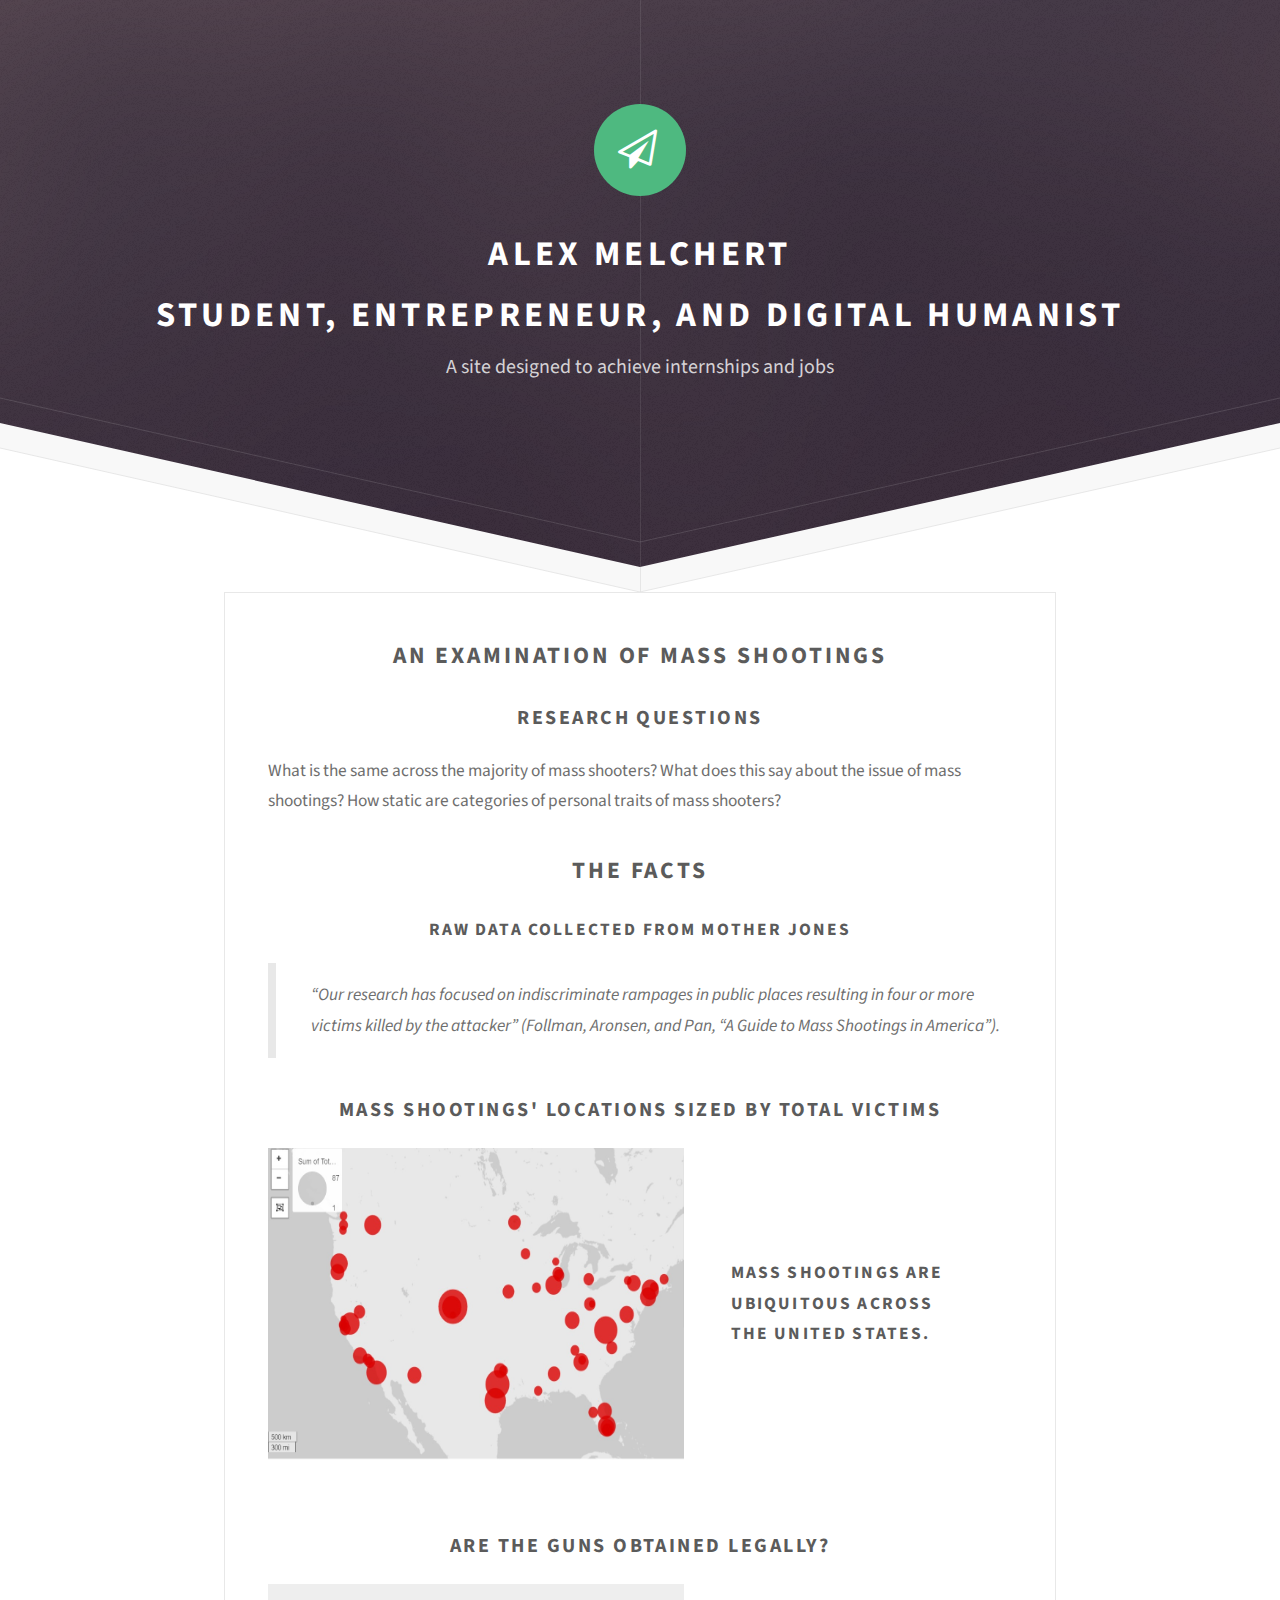
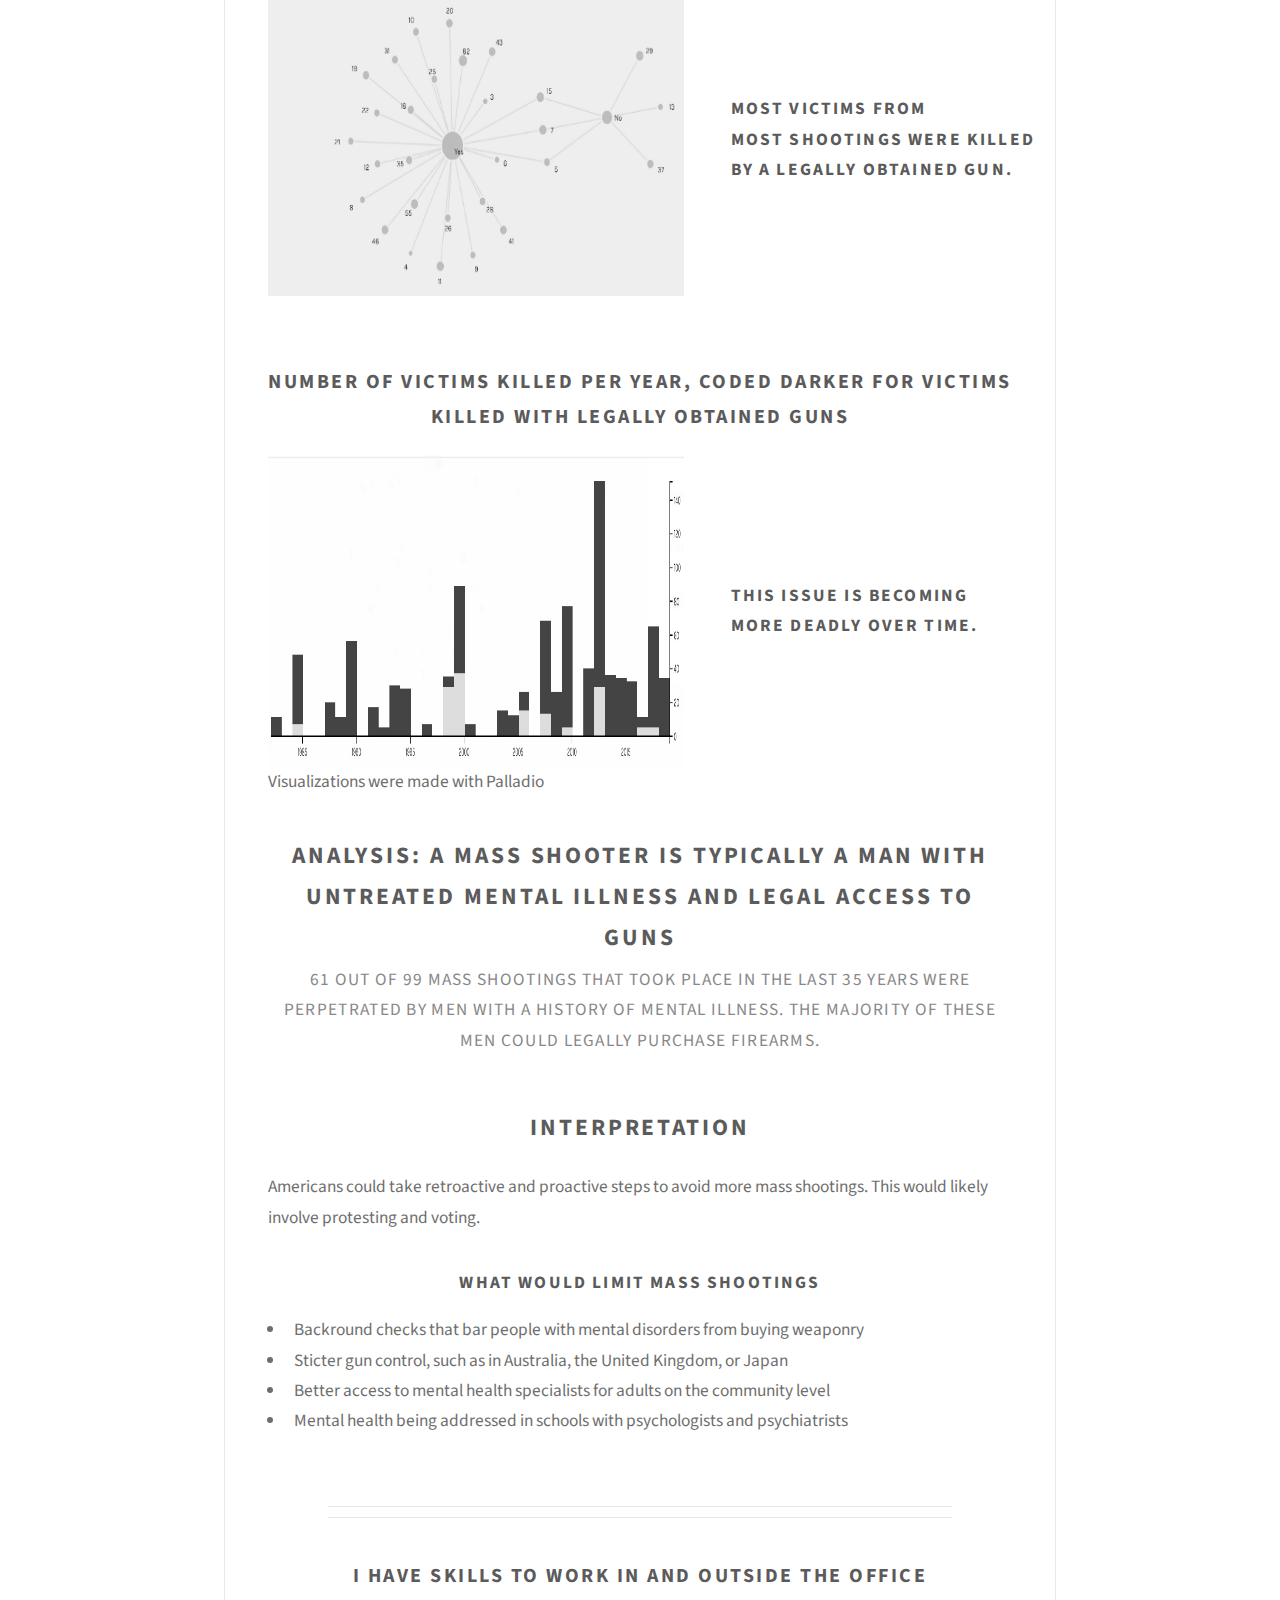
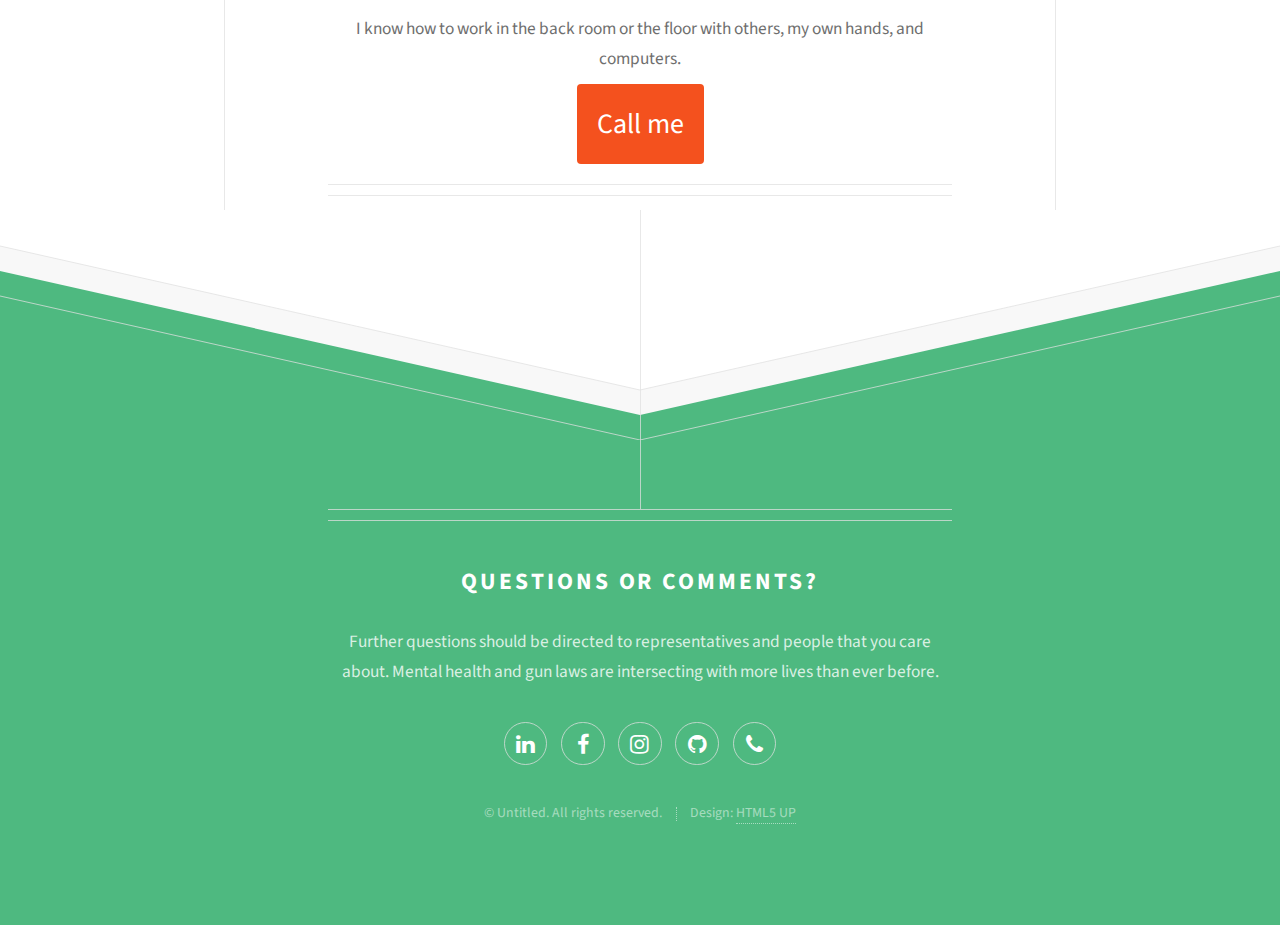
==== commit 35fa2509: "Changed png to jpg" ====
--- a/finalproj.html
+++ b/finalproj.html
@@ -34,78 +34,78 @@
 					</header>
 					<section>
 						<header>
-							<h3>What makes a mass shooter?</h3>
-							<p>A man with untreated mental illness and legal access to guns</p>
-						</header>
-						<p>Why are mass shootings happening so more and more frequently? Why are they <em>terrifying</em> to Americans? My project seeks to understand who the majority of shooters are, what position they are in, and conclude with proactive steps that Americans can take. <sup>porttitor sed pellentesque</sup> ac orci. Pellentesque
-						habitant <strong>strong</strong> tristique <b>bold</b> et netus <i>italic</i> malesuada <em>emphasized</em> ac turpis egestas. Morbi
-						leo suscipit ut. Praesent <sub>id turpis vitae</sub> turpis pretium ultricies. Vestibulum sit
-						amet risus elit.</p>
-					</section>
-					<section>
-						<header>
-							<h3>Blockquote</h3>
-						</header>
-						<blockquote>Fringilla nisl. Donec accumsan interdum nisi, quis tincidunt felis sagittis eget.
-						tempus euismod. Vestibulum ante ipsum primis in faucibus.</blockquote>
-					</section>
-					<section>
+							<h3>Research Questions</h3>
+
+						</header>
+						<p>What is the same across the majority of mass shooters? What does this say about the issue of mass shootings? How static are categories of personal traits of mass shooters?</p>
+					</section>
+					<section>
+						<header>
+							<h2>The Facts</h2>
+							<h5>Raw data collected from Mother Jones</h5>
+						</header>
+						<blockquote>“Our research has focused on indiscriminate rampages in public places resulting in four or more victims killed by the attacker” (Follman, Aronsen, and Pan, “A Guide to Mass Shootings in America”).
+</blockquote>
+					</section>
+					<section>
+						<h3>Mass shootings' locations sized by total victims</h3>
 					<div class="box alt container">
 						<section class="feature left">
-							<a href="#" class="image"><img src="images/USMAP.png" width= "50px" style="width: 50%;max-height: 100%;max-width: 100%;height: 50%" alt="" /></a>
+							<a href="#" class="image"><img src="images/USMAP.jpg" width= "50px" style="width: 50%;max-height: 100%;max-width: 100%;height: 50%" alt="" /></a>
 							<div class="content">
-								<h3>The Harp Gallery provides a rewarding work experience</h3>
+								<h6>Mass shootings are <br /> ubiquitous across <br /> the United States.</h6>
 							</div>
 						</section>
+					</div>
+				</section>
 						<p>
 						</p>
 						<p>
 						</p>
 						<section>
+							<h3>Are the guns obtained legally?</h3>
 						<div class="box alt container">
 							<section class="feature left">
-								<a href="#" class="image"><img src="images/TotalVicandLegalWeapon.png" style="width: 70%;max-height: 100%" alt="" /></a>
+								<a href="#" class="image"><img src="images/TotalVicandLegalWeapon.jpg" style="width: 70%;max-height: 100%" alt="" /></a>
 								<div class="content">
-									<h3>The Harp Gallery provides a rewarding work experience</h3>
+									<h5>Most victims from <br /> most shootings were killed <br /> by a legally obtained gun.</h5>
 								</div>
 							</section>
+						</div>
 						</section>
 						<section>
+							<h3>Number of victims killed per year, coded darker for victims killed with legally obtained guns</h3>
 						<div class="box alt container">
 							<section class="feature left">
-								<a href="#" class="image"><img src="images/Timeline.png" style="width: 70%;max-height: 100%" alt="" /></a>
+								<a href="#" class="image"><img src="images/Timeline.jpg" style="width: 70%;max-height: 100%" alt="" /></a>
 								<div class="content">
-									<h3>The Harp Gallery provides a rewarding work experience</h3>
-								</div>
+									<h5>This issue is becoming <br /> more deadly over time.</h5>
+								</div>
+									<p> Visualizations were made with Palladio</p>
 							</section>
-					<section>
-						<header>
-							<h3>Divider</h3>
-						</header>
-						<p>Donec consectetur vestibulum dolor et pulvinar. Etiam vel felis enim, at viverra
-						ligula. Ut porttitor sagittis lorem, quis eleifend nisi ornare vel. Praesent nec orci
-						facilisis leo magna. Cras sit amet urna eros, id egestas urna. Quisque aliquam
-						tempus euismod. Vestibulum ante ipsum primis in faucibus orci luctus et ultrices
-						posuere cubilia.</p>
-						<hr />
-						<p>Donec consectetur vestibulum dolor et pulvinar. Etiam vel felis enim, at viverra
-						ligula. Ut porttitor sagittis lorem, quis eleifend nisi ornare vel. Praesent nec orci
-						facilisis leo magna. Cras sit amet urna eros, id egestas urna. Quisque aliquam
-						tempus euismod. Vestibulum ante ipsum primis in faucibus orci luctus et ultrices
-						posuere cubilia.</p>
-					</section>
-					<section>
-						<header>
-							<h3>Unordered List</h3>
+						</div>
+					</section>
+					<section>
+						<header>
+							<h2>Analysis: A mass shooter is typically a man with untreated mental illness and legal access to guns</h2>
+							<p>61 out of 99 mass shootings that took place in the last 35 years were perpetrated by men with a history of mental illness. The majority of these men could legally purchase firearms.</p>
+							<h2>Interpretation</h2>
+						</header>
+						<p>Americans could take retroactive and proactive steps to avoid more mass shootings. This would likely involve protesting and voting.</p>
+					</section>
+					<section>
+						<header>
+							<h4>What would limit mass shootings</h4>
 						</header>
 						<ul class="default">
-							<li>Donec consectetur vestibulum dolor et pulvinar. Etiam vel felis enim, at viverra ligula. Ut porttitor sagittis lorem, quis eleifend nisi ornare vel.</li>
-							<li>Donec consectetur vestibulum dolor et pulvinar. Etiam vel felis enim, at viverra ligula. Ut porttitor sagittis lorem, quis eleifend nisi ornare vel.</li>
-							<li>Donec consectetur vestibulum dolor et pulvinar. Etiam vel felis enim, at viverra ligula. Ut porttitor sagittis lorem, quis eleifend nisi ornare vel.</li>
-							<li>Donec consectetur vestibulum dolor et pulvinar. Etiam vel felis enim, at viverra ligula. Ut porttitor sagittis lorem, quis eleifend nisi ornare vel.</li>
+							<li>Backround checks that bar people with mental disorders from buying weaponry</li>
+							<li>Sticter gun control, such as in Australia, the United Kingdom, or Japan</li>
+							<li>Better access to mental health specialists for adults on the community level</li>
+							<li>Mental health being addressed in schools with psychologists and psychiatrists</li>
 						</ul>
-					</section>
-					<section>
+
+					</section>
+				<!--	<section>
 						<header>
 							<h3>Ordered List</h3>
 						</header>
@@ -166,7 +166,7 @@
 						</div>
 					</section>
 					<section>
-						<header>
+						<header> -->
 					<!--		<h3>Form</h3>
 						</header>
 						<form method="post" action="#">
@@ -207,7 +207,7 @@
 
 				<footer class="major container 75%">
 					<h3>I have skills to work in and outside the office </h3>
-					<p>I know how to work in the back room or the floor with others, my hands, and computers.</p>
+					<p>I know how to work in the back room or the floor with others, my own hands, and computers.</p>
 					<ul class="actions">
 						<li><a href="#" class="phonebutton"><span>Call me</span></a></li>
 					</ul>
@@ -223,9 +223,9 @@
 						<h2>Questions or comments?</h2>
 					</header>
 
-					<p>Further questions should be directed to representatives and people that you care about. Mental health and gun laws are intersecting with more lives than they should be in the 21st Century</p>
-
-					<form method="post" action="#">
+					<p>Further questions should be directed to representatives and people that you care about. Mental health and gun laws are intersecting with more lives than ever before.</p>
+
+		<!--			<form method="post" action="#">
 						<div class="row">
 							<div class="6u 12u(mobilep)">
 								<input type="text" name="name" placeholder="Name" />
@@ -247,7 +247,7 @@
 							</div>
 						</div>
 					</form>
-
+-->
 					<ul class="icons">
 						<li><a href="https://www.linkedin.com/in/alexander-melchert-673a9412b/" class="icon fa-linkedin"><span class="label">Google+</span></a></li>
 						<li><a href="https://www.facebook.com/alexander.s.melchert" class="icon fa-facebook"><span class="label">Facebook</span></a></li>
